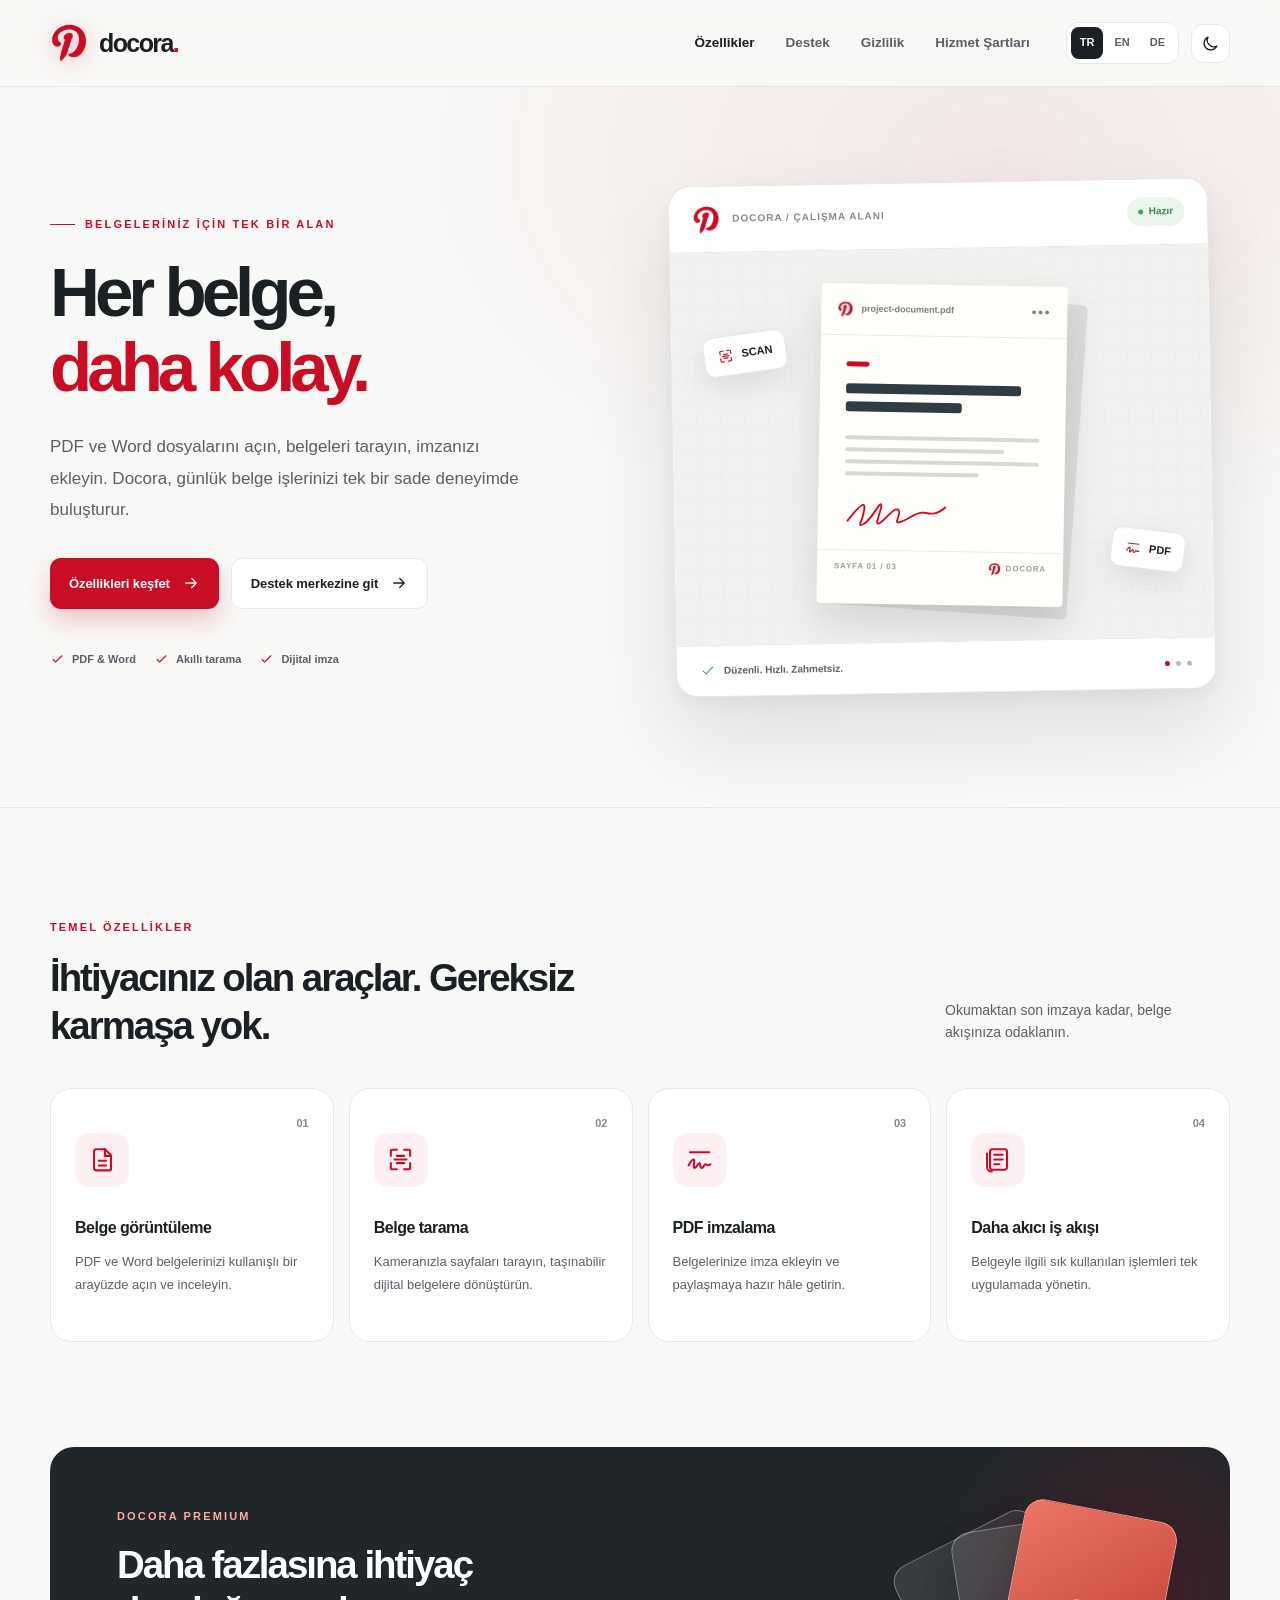
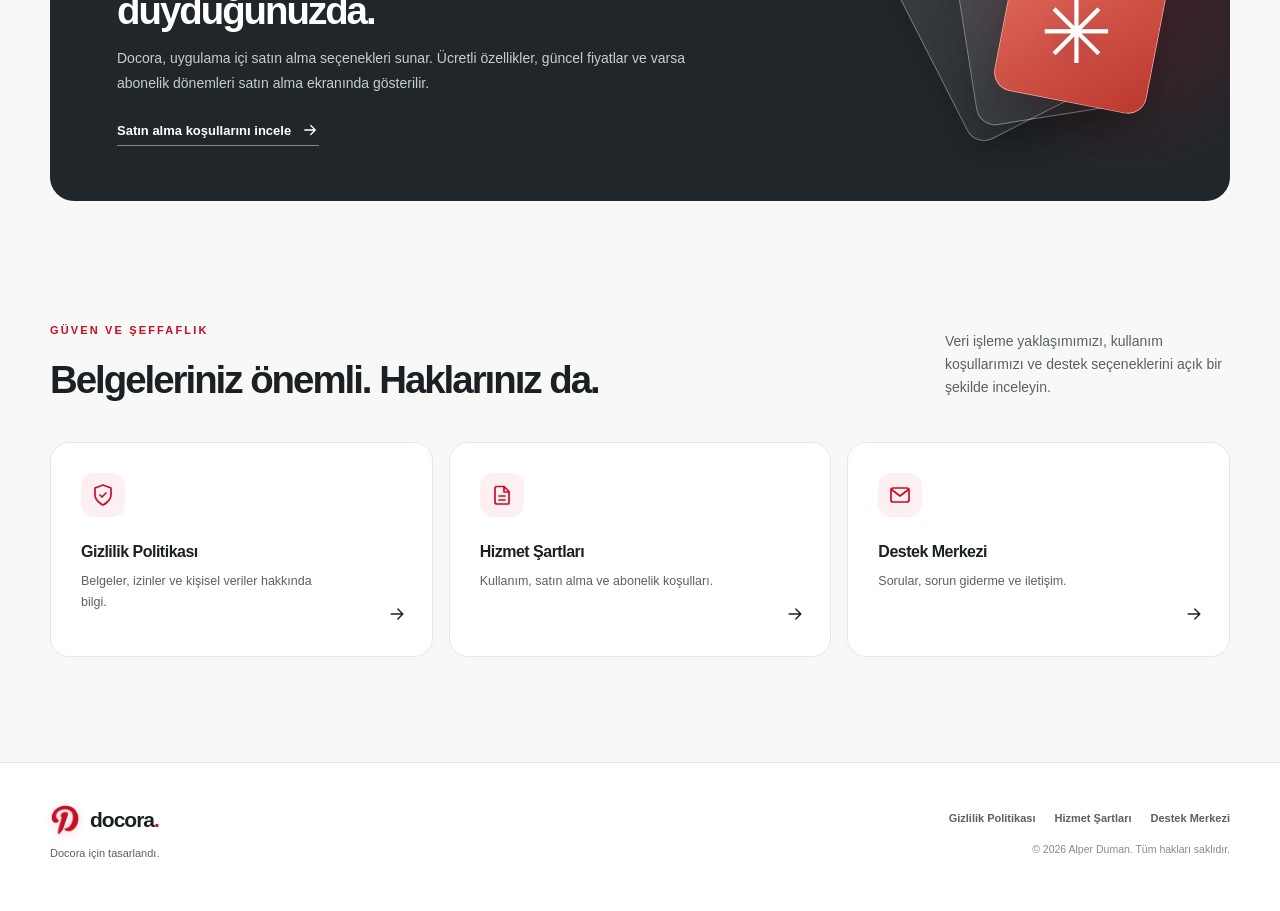
==== index.html @ 455901a7 "feat: integrate official Docora logo, responsive branding and prepare GitHub Pages" ====
<!doctype html>
<html lang="tr">
<head>
  <meta charset="utf-8">
  <meta name="viewport" content="width=device-width, initial-scale=1">
  <meta name="description" content="Docora ile PDF ve Word belgelerinizi açın, belgeleri tarayın, PDF imzalayın ve işlerinizi kolaylaştırın.">
  <meta name="theme-color" content="#f8f8f6">
  <meta name="robots" content="index,follow">
  <meta property="og:type" content="website">
  <meta property="og:site_name" content="Docora">
  <meta property="og:title" content="Docora — Belgeleriniz, daha akıllıca.">
  <meta property="og:description" content="Docora ile PDF ve Word belgelerinizi açın, belgeleri tarayın, PDF imzalayın ve işlerinizi kolaylaştırın.">
  <title>Docora — Belgeleriniz, daha akıllıca.</title>
  <link rel="icon" type="image/svg+xml" href="assets/favicon.svg">
  <link rel="icon" type="image/png" sizes="32x32" href="assets/favicon-32x32.png">
  <link rel="icon" type="image/png" sizes="16x16" href="assets/favicon-16x16.png">
  <link rel="apple-touch-icon" sizes="180x180" href="assets/apple-touch-icon.png">
  <meta property="og:image" content="assets/logo.png">
  <link rel="stylesheet" href="assets/style.css">
  <script>try{let v=localStorage.getItem('docora-theme');if(v==='light'||v==='dark')document.documentElement.dataset.theme=v;else if(matchMedia('(prefers-color-scheme: dark)').matches)document.documentElement.dataset.theme='dark'}catch(e){}</script>
  <script defer src="assets/content.js"></script>
  <script defer src="assets/main.js"></script>
</head>
<body data-page="home">
<div id="app">
  <header class="site-header"><div class="container header-inner"><a class="brand" href="index.html"><img src="assets/logo.png" alt="Docora Logo" class="brand-logo" width="38" height="38"><span>docora<span class="brand-dot">.</span></span></a><nav class="site-nav" style="display:flex;flex-direction:row;position:static;box-shadow:none;padding:0;border:0"><a href="index.html#features">Özellikler</a><a href="support.html">Destek</a><a href="privacy.html">Gizlilik</a><a href="terms.html">Hizmet Şartları</a></nav></div></header>
  <main id="main-content"><section class="hero"><div class="container hero-grid"><div class="hero-copy"><span class="eyebrow">BELGELERİNİZ İÇİN TEK BİR ALAN</span><h1>Her belge,<br><em>daha kolay.</em></h1><p class="hero-description">PDF ve Word dosyalarını açın, belgeleri tarayın, imzanızı ekleyin. Docora, günlük belge işlerinizi tek bir sade deneyimde buluşturur.</p><div class="hero-actions"><a class="button button-primary" href="#features">Özellikleri keşfet</a><a class="button button-ghost" href="support.html">Destek merkezine git</a></div></div><div class="hero-visual"><div class="workspace" aria-hidden="true"><div class="workspace-top"><span class="workspace-mini-logo"><img src="assets/logo.png" alt="Docora Logo" class="brand-logo" width="28" height="28"></span><span class="workspace-label">DOCORA / ÇALIŞMA ALANI</span><span class="status-pill"><i></i>Hazır</span></div><div class="workspace-canvas"><div class="floating-chip chip-scan"><span>SCAN</span></div><div class="paper-shadow"></div><div class="paper"><div class="paper-header"><img src="assets/logo.png" class="paper-doc-logo" alt="" width="16" height="16"><span>project-document.pdf</span><span class="paper-menu">•••</span></div><div class="paper-main"><div class="paper-accent"></div><div class="paper-title-line"></div><div class="paper-title-line short"></div><div class="paper-lines"><i></i><i></i><i></i><i></i></div><div class="paper-signature"></div></div><div class="paper-footer"><span>SAYFA 01 / 03</span><span class="paper-footer-brand"><img src="assets/logo.png" alt="" width="13" height="13"> DOCORA</span></div></div><div class="floating-chip chip-sign"><span>PDF</span></div></div><div class="workspace-bottom"><span>Düzenli. Hızlı. Zahmetsiz.</span><div class="workspace-dots"><i></i><i></i><i></i></div></div></div></div></div></section><section class="section features-section" id="features"><div class="container"><h2>İhtiyacınız olan araçlar. Gereksiz karmaşa yok.</h2><div class="feature-grid"><article class="feature-card"><h3>Belge görüntüleme</h3><p>PDF ve Word belgelerinizi kullanışlı bir arayüzde açın ve inceleyin.</p></article><article class="feature-card"><h3>Belge tarama</h3><p>Kameranızla sayfaları tarayın, taşınabilir dijital belgelere dönüştürün.</p></article><article class="feature-card"><h3>PDF imzalama</h3><p>Belgelerinize imza ekleyin ve paylaşmaya hazır hâle getirin.</p></article><article class="feature-card"><h3>Daha akıcı iş akışı</h3><p>Belgeyle ilgili sık kullanılan işlemleri tek uygulamada yönetin.</p></article></div></div></section><section class="section"><div class="container"><h2>Belgeleriniz önemli. Haklarınız da.</h2><div class="legal-grid"><a class="legal-card" href="privacy.html"><h3>Gizlilik Politikası</h3></a><a class="legal-card" href="terms.html"><h3>Hizmet Şartları</h3></a><a class="legal-card" href="support.html"><h3>Destek Merkezi</h3></a></div></div></section></main>
  <footer class="site-footer"><div class="container footer-inner"><div class="footer-brand"><a href="index.html" class="footer-brand-name"><img src="assets/logo.png" alt="Docora Logo" class="brand-logo" width="30" height="30"><strong>docora<span class="brand-dot">.</span></strong></a><span>Docora için tasarlandı.</span></div><div class="footer-right"><div class="footer-links"><a href="privacy.html">Gizlilik</a><a href="terms.html">Hizmet Şartları</a><a href="support.html">Destek</a></div><span class="copyright">© 2026 Alper Duman. Tüm hakları saklıdır.</span></div></div></footer>
</div>
</body>
</html>
---- assets/style.css ----
:root {
  color-scheme: light;
  --bg: #f8f8f6;
  --surface: #ffffff;
  --surface-2: #f1f1ef;
  --text: #1a2024;
  --subtle: #596067;
  --muted: #838a8d;
  --line: #e6e8e7;
  --red: #c80d25;
  --red-strong: #a9071c;
  --red-light: #fef0f2;
  --paper: #fffefa;
  --header: rgba(248,248,246,.91);
  --shadow: 0 28px 80px rgba(23,30,36,.07);
  --radius: 21px;
}
:root[data-theme='dark'] {
  color-scheme: dark;
  --bg: #121516;
  --surface: #1c2021;
  --surface-2: #24292a;
  --text: #f5f4f1;
  --subtle: #b0b6b7;
  --muted: #8c9698;
  --line: #333839;
  --red: #e0283e;
  --red-strong: #c80d25;
  --red-light: #36171b;
  --paper: #f7f4ef;
  --header: rgba(18,21,22,.93);
  --shadow: 0 28px 80px rgba(0,0,0,.26);
}
*,*::before,*::after { box-sizing:border-box; }
html { scroll-behavior:smooth; scroll-padding-top:104px; }
body { margin:0; background:var(--bg); color:var(--text); font-family:-apple-system,BlinkMacSystemFont,'Segoe UI',Arial,sans-serif; line-height:1.62; -webkit-font-smoothing:antialiased; }
a { color:inherit; text-decoration:none; }
button { font:inherit; }
button,a { -webkit-tap-highlight-color:transparent; }
button:focus-visible,a:focus-visible,summary:focus-visible { outline:3px solid var(--red); outline-offset:4px; }
::selection { background:var(--red); color:white; }
svg { flex-shrink:0; }
.container { width:min(1180px,calc(100% - 76px)); margin-inline:auto; }
.skip-link { position:fixed; top:-100px; left:20px; z-index:200; padding:12px 18px; background:var(--text); color:var(--bg); border-radius:10px; }
.skip-link:focus { top:12px; }
.site-header { background:var(--header); backdrop-filter:blur(22px); -webkit-backdrop-filter:blur(22px); position:sticky; top:0; z-index:50; border-bottom:1px solid var(--line); }
.header-inner { display:flex; align-items:center; min-height:86px; gap:36px; }
.brand { display:inline-flex; align-items:center; gap:11px; flex-shrink:0; font-size:25px; font-family:-apple-system,BlinkMacSystemFont,'Segoe UI',Arial,sans-serif; font-weight:800; letter-spacing:-1.6px; line-height:1; }
.brand-logo { width:38px; height:38px; object-fit:contain; border-radius:10px; display:inline-block; vertical-align:middle; filter:drop-shadow(0 4px 10px rgba(200,13,37,.25)); transition:transform .2s ease; }
.brand:hover .brand-logo { transform:scale(1.06); }
.brand-mark { display:none; }
.brand-dot { color:var(--red); }
.site-nav { display:flex; align-items:center; gap:31px; margin-left:auto; white-space:nowrap; }
.site-nav a { color:var(--subtle); font-size:13.5px; font-weight:700; transition:color .2s; }
.site-nav a:hover,.site-nav a.active { color:var(--text); }
.header-actions { display:flex; align-items:center; gap:12px; flex-shrink:0; }
.lang-switch { display:flex; border:1px solid var(--line); border-radius:12px; padding:4px; gap:2px; background:var(--surface); }
.lang-button { border:0; border-radius:8px; color:var(--subtle); background:transparent; padding:7px 9px; font-size:11px; font-weight:800; cursor:pointer; transition:background .2s,color .2s; }
.lang-button.selected { background:var(--text); color:var(--bg); }
.lang-button:not(.selected):hover { background:var(--surface-2); }
.icon-button { display:grid; place-items:center; color:var(--text); border:1px solid var(--line); border-radius:12px; background:var(--surface); width:39px; height:39px; cursor:pointer; transition:transform .2s,background .2s; }
.icon-button:hover { transform:translateY(-2px); background:var(--surface-2); }
.menu-toggle { display:none; }
.hero { position:relative; overflow:hidden; border-bottom:1px solid var(--line); background:radial-gradient(ellipse at 78% 10%,rgba(200,13,37,.07),transparent 43%),var(--bg); }
.hero-grid { display:grid; grid-template-columns:1fr 1.03fr; gap:46px; align-items:center; min-height:680px; padding-block:95px 114px; }
.hero-copy { position:relative; z-index:2; }
.eyebrow { display:inline-flex; align-items:center; gap:10px; font-size:11px; font-weight:800; text-transform:uppercase; letter-spacing:2.15px; color:var(--red); line-height:1.5; }
.eyebrow-line { width:25px; height:1px; background:var(--red); }
h1,h2,h3,h4,p { margin-top:0; }
h1,h2,h3,h4 { font-family:-apple-system,BlinkMacSystemFont,'Segoe UI',Arial,sans-serif; }
.hero h1 { font-size:clamp(51px,5.4vw,83px); line-height:1.09; letter-spacing:-5px; margin:22px 0 26px; font-weight:800; }
.hero h1 em { font-style:normal; color:var(--red); }
.hero-description { color:var(--subtle); font-size:17px; max-width:490px; line-height:1.85; margin:0 0 32px; }
.hero-actions { display:flex; gap:12px; flex-wrap:wrap; }
.button { display:inline-flex; align-items:center; justify-content:center; gap:12px; padding:14px 19px; min-height:51px; border-radius:11px; font-size:13px; font-weight:800; letter-spacing:-.1px; transition:transform .2s,box-shadow .2s,background .2s; }
.button:hover { transform:translateY(-2px); }
.button-primary { background:var(--red); color:#fff; box-shadow:0 12px 25px rgba(200,13,37,.2); }
.button-primary:hover { background:var(--red-strong); box-shadow:0 15px 30px rgba(200,13,37,.28); }
.button-ghost { background:var(--surface); border:1px solid var(--line); color:var(--text); }
.button-ghost:hover { box-shadow:0 10px 25px rgba(10,10,10,.06); }
.hero-tags { display:flex; gap:18px; flex-wrap:wrap; margin-top:42px; }
.hero-tags span { display:inline-flex; align-items:center; gap:7px; font-size:11px; color:var(--subtle); font-weight:700; }
.hero-tags svg { color:var(--red); }
.hero-visual { min-width:0; position:relative; }
.workspace { position:relative; width:100%; max-width:540px; margin-inline:auto; border-radius:22px; overflow:hidden; border:1px solid var(--line); box-shadow:0 39px 85px rgba(20,27,28,.11),0 7px 16px rgba(20,27,28,.04); background:var(--surface); transform:rotate(-1deg); }
.workspace-top { height:66px; border-bottom:1px solid var(--line); padding:0 23px; display:flex; align-items:center; gap:12px; }
.workspace-mini-logo { display:inline-flex; align-items:center; }
.workspace-mini-logo .brand-logo { width:28px; height:28px; border-radius:7px; filter:none; }
.workspace-label { font-size:10px; font-weight:800; color:var(--muted); letter-spacing:1px; }
.status-pill { margin-left:auto; display:inline-flex; align-items:center; gap:6px; padding:6px 11px; border-radius:99px; background:#eaf5ec; color:#42865a; font-size:10px; font-weight:800; }
.status-pill i { display:inline-block; width:5px; height:5px; border-radius:100%; background:#3baa5a; }
.workspace-canvas { position:relative; min-height:392px; display:flex; justify-content:center; align-items:center; background:repeating-linear-gradient(0deg,transparent 0,transparent 23px,rgba(127,135,137,.045) 24px),repeating-linear-gradient(90deg,transparent 0,transparent 23px,rgba(127,135,137,.045) 24px),var(--surface-2); overflow:hidden; }
.paper-shadow { position:absolute; width:245px; height:315px; transform:translate(12px,9px) rotate(5deg); background:rgba(18,32,40,.09); border-radius:5px; }
.paper { position:relative; width:246px; height:320px; background:var(--paper); box-shadow:0 19px 40px rgba(0,0,0,.12); border-radius:4px; color:#2c3235; transform:rotate(2deg); }
.paper-header { display:flex; align-items:center; gap:8px; padding:15px 16px; border-bottom:1px solid #edeae5; color:#777e7d; font-size:9px; font-weight:700; }
.paper-doc-logo { width:16px; height:16px; object-fit:contain; border-radius:4px; }
.paper-icon { color:#c80d25; }
.paper-menu { margin-left:auto; letter-spacing:2px; font-size:13px; }
.paper-main { padding:26px 26px 16px; }
.paper-accent { width:23px; height:5px; border-radius:10px; background:#c80d25; margin-bottom:17px; }
.paper-title-line { width:90%; height:10px; background:#303c43; border-radius:3px; margin-bottom:8px; }
.paper-title-line.short { width:60%; height:10px; }
.paper-lines { margin-top:24px; display:grid; gap:8px; }
.paper-lines i { width:100%; height:4px; background:#d7d9d7; border-radius:5px; }
.paper-lines i:nth-child(2) { width:82%; }
.paper-lines i:nth-child(4) { width:69%; }
.paper-signature { margin-top:13px; height:45px; display:flex; align-items:center; }
.paper-footer { border-top:1px solid #edeae5; display:flex; justify-content:space-between; align-items:center; padding:10px 17px; color:#9a9e9b; font-size:8px; font-weight:800; letter-spacing:.8px; }
.paper-footer-brand { display:inline-flex; align-items:center; gap:5px; font-weight:800; letter-spacing:.8px; }
.paper-footer-brand img { width:13px; height:13px; object-fit:contain; border-radius:3px; }
.floating-chip { position:absolute; z-index:2; display:flex; align-items:center; gap:8px; font-size:11px; font-weight:800; padding:10px 13px; background:var(--surface); border:1px solid var(--line); border-radius:10px; box-shadow:0 10px 30px rgba(0,0,0,.09); }
.floating-chip svg { color:var(--red); }
.chip-scan { top:81px; left:32px; transform:rotate(-7deg); }
.chip-sign { right:28px; bottom:68px; transform:rotate(8deg); }
.workspace-bottom { display:flex; justify-content:space-between; align-items:center; padding:17px 23px; border-top:1px solid var(--line); }
.workspace-bottom>span { display:flex; align-items:center; gap:8px; font-size:10px; color:var(--subtle); font-weight:700; }
.workspace-bottom svg { color:#46a177; }
.workspace-dots { display:flex; gap:6px; }
.workspace-dots i { width:5px; height:5px; border-radius:100%; background:#b5bbbb; }
.workspace-dots i:first-child { background:var(--red); }
.section { padding:105px 0; }
.section-head { display:flex; justify-content:space-between; align-items:end; gap:35px; margin-bottom:38px; }
.section-head h2 { font-size:clamp(32px,3vw,45px); max-width:640px; line-height:1.25; letter-spacing:-2px; margin:15px 0 0; }
.section-head>p { color:var(--subtle); font-size:14px; max-width:285px; margin:0 0 6px; }
.feature-grid { display:grid; grid-template-columns:repeat(4,minmax(0,1fr)); gap:15px; }
.feature-card { background:var(--surface); border:1px solid var(--line); border-radius:var(--radius); min-height:254px; padding:26px 24px; transition:transform .22s,border-color .22s,box-shadow .22s; }
.feature-card:hover { transform:translateY(-5px); border-color:rgba(200,13,37,.3); box-shadow:var(--shadow); }
.feature-number { display:block; text-align:right; color:var(--muted); font-size:11px; font-weight:800; }
.feature-icon { width:54px; height:54px; display:grid; place-items:center; border-radius:15px; background:var(--red-light); color:var(--red); margin:0 0 28px; }
.feature-card h3 { font-size:16px; letter-spacing:-.5px; margin-bottom:10px; }
.feature-card p { font-size:13px; color:var(--subtle); line-height:1.75; margin-bottom:0; }
.premium-section { padding-top:0; }
.premium-panel { position:relative; overflow:hidden; border-radius:24px; background:#20262a; color:#fff; min-height:315px; display:grid; grid-template-columns:1.4fr .6fr; align-items:center; padding:55px 67px; }
.premium-copy { position:relative; z-index:2; max-width:600px; }
.premium-panel .eyebrow { color:#ffaaa1; }
.premium-panel h2 { font-size:clamp(30px,3vw,43px); letter-spacing:-2px; margin:14px 0 12px; line-height:1.2; }
.premium-panel p { color:#c6ced0; font-size:14px; max-width:600px; line-height:1.8; margin-bottom:20px; }
.premium-link { display:inline-flex; align-items:center; gap:10px; color:white; font-size:13px; font-weight:800; border-bottom:1px solid rgba(255,255,255,.45); padding-bottom:4px; }
.premium-link:hover { color:#ffafa6; }
.premium-glow { position:absolute; width:400px; height:400px; border-radius:100%; right:-100px; top:-60px; background:radial-gradient(circle,rgba(200,13,37,.22),transparent 69%); }
.premium-graphic { position:relative; height:220px; }
.premium-shape { position:absolute; width:155px; height:195px; border:1px solid rgba(255,255,255,.35); border-radius:19px; background:linear-gradient(140deg,rgba(255,255,255,.11),rgba(255,255,255,.02)); box-shadow:0 15px 35px rgba(0,0,0,.15); }
.shape-one { right:85px; top:14px; transform:rotate(-27deg); }
.shape-two { right:45px; top:8px; transform:rotate(-9deg); }
.shape-three { right:0; top:-5px; transform:rotate(11deg); background:linear-gradient(140deg,#eb7668,#bc382f); border:1px solid #ff9d8f; }
.premium-spark { position:absolute; right:50px; top:49px; font-size:87px; color:white; text-shadow:0 7px 20px rgba(0,0,0,.09); }
.trust-section { padding-top:10px; }
.legal-grid { display:grid; grid-template-columns:repeat(3,minmax(0,1fr)); gap:16px; }
.legal-card { position:relative; padding:30px; border:1px solid var(--line); border-radius:19px; background:var(--surface); min-height:215px; transition:transform .22s,box-shadow .22s; }
.legal-card:hover { transform:translateY(-4px); box-shadow:var(--shadow); }
.legal-card-icon { width:44px; height:44px; display:grid; place-items:center; color:var(--red); background:var(--red-light); border-radius:13px; margin-bottom:22px; }
.legal-card h3 { font-size:16px; letter-spacing:-.5px; margin-bottom:6px; }
.legal-card p { font-size:12.5px; max-width:240px; color:var(--subtle); margin:0; }
.legal-card-arrow { position:absolute; bottom:25px; right:25px; }
.site-footer { border-top:1px solid var(--line); padding:42px 0 48px; background:var(--surface); }
.footer-inner { display:flex; align-items:center; justify-content:space-between; gap:24px; }
.footer-brand { display:flex; flex-direction:column; gap:10px; color:var(--subtle); font-size:11px; }
.footer-brand-name { display:flex; align-items:center; gap:10px; color:var(--text); font:800 21px -apple-system,BlinkMacSystemFont,'Segoe UI',Arial,sans-serif; letter-spacing:-1px; }
.footer-brand-name .brand-logo { width:30px; height:30px; border-radius:8px; filter:drop-shadow(0 2px 4px rgba(200,13,37,.18)); }
.footer-right { display:flex; flex-direction:column; align-items:flex-end; gap:13px; }
.footer-links { display:flex; flex-wrap:wrap; gap:19px; }
.footer-links a { font-size:11px; color:var(--subtle); font-weight:700; }
.footer-links a:hover { color:var(--red); }
.copyright { color:var(--muted); font-size:10.5px; }
/* Legal pages */
.legal-hero { padding:63px 0 65px; border-bottom:1px solid var(--line); background:radial-gradient(ellipse at 85% 30%,rgba(200,13,37,.06),transparent 50%); }
.legal-hero-inner { max-width:1180px; }
.back-link { display:flex; align-items:center; gap:9px; width:max-content; font-size:12px; font-weight:700; color:var(--subtle); margin-bottom:44px; }
.back-link svg { transform:rotate(180deg); }
.back-link:hover { color:var(--red); }
.legal-hero h1,.support-hero h1 { font-size:clamp(42px,5vw,70px); line-height:1.15; letter-spacing:-3.5px; margin:13px 0 17px; }
.legal-hero-inner>p { max-width:740px; color:var(--subtle); font-size:15px; line-height:1.9; margin:0 0 28px; }
.legal-meta { display:flex; align-items:center; gap:8px; color:var(--muted); font-size:12px; font-weight:600; }
.meta-dot { width:7px; height:7px; border-radius:50%; background:var(--red); margin-right:4px; }
.meta-spacer { margin:0 10px; color:var(--line); }
.legal-body-section { padding:62px 0 110px; }
.legal-layout { display:grid; grid-template-columns:250px minmax(0,1fr); gap:75px; align-items:start; }
.toc { position:sticky; top:125px; align-self:start; }
.toc-label { margin:0 0 18px; text-transform:uppercase; letter-spacing:1.5px; font-size:10px; font-weight:800; color:var(--muted); }
.toc nav { display:flex; flex-direction:column; gap:0; padding-left:13px; border-left:1px solid var(--line); }
.toc nav a { display:block; padding:8px 12px; border-left:2px solid transparent; margin-left:-14px; font-size:12px; color:var(--subtle); line-height:1.55; }
.toc nav a:hover,.toc nav a:focus-visible { color:var(--red); border-left-color:var(--red); }
.policy-article { max-width:760px; }
.policy-summary { display:flex; align-items:flex-start; gap:17px; padding:22px 26px; background:var(--red-light); border-radius:15px; border:1px solid rgba(200,13,37,.16); margin-bottom:42px; }
.policy-summary svg { flex-shrink:0; color:var(--red); margin-top:2px; }
.policy-summary p { margin:0; font-size:13.5px; line-height:1.8; color:var(--text); }
.policy-section { padding-top:3px; margin-bottom:37px; scroll-margin-top:120px; }
.policy-section h2 { font-size:20px; letter-spacing:-.65px; margin:0 0 14px; }
.policy-section p { color:var(--subtle); font-size:14px; line-height:1.95; margin-bottom:12px; }
.policy-section p a,.policy-contact a:not(.button) { color:var(--red); text-decoration:underline; text-underline-offset:4px; overflow-wrap:anywhere; }
.policy-section ul { padding-left:23px; margin-top:8px; }
.policy-section li { color:var(--subtle); font-size:14px; line-height:1.88; margin-bottom:9px; padding-left:4px; }
.policy-section li::marker { color:var(--red); }
.policy-contact { display:flex; justify-content:space-between; align-items:center; gap:20px; flex-wrap:wrap; border-top:1px solid var(--line); padding-top:30px; margin-top:45px; }
.policy-contact h3 { margin:0 0 3px; font-size:20px; }
.policy-contact p { color:var(--subtle); margin:0; font-size:12.5px; }
/* Support */
.support-hero { padding:64px 0 74px; border-bottom:1px solid var(--line); }
.support-hero-grid { display:flex; justify-content:space-between; align-items:center; gap:60px; }
.support-hero-grid>div:first-child { max-width:690px; }
.support-hero p { font-size:15px; color:var(--subtle); line-height:1.85; max-width:640px; margin:0; }
.support-hero-icon { width:170px; height:170px; border-radius:38px; background:var(--red-light); color:var(--red); display:grid; place-items:center; transform:rotate(-7deg); position:relative; }
.support-hero-icon>span { position:absolute; font:800 21px -apple-system,BlinkMacSystemFont,'Segoe UI',Arial,sans-serif; top:19px; right:24px; background:var(--red); color:#fff; width:34px; height:34px; display:grid; place-items:center; border-radius:50%; }
.faq-section { padding-top:72px; }
.support-layout { display:grid; grid-template-columns:minmax(0,1.45fr) minmax(280px,.65fr); gap:70px; align-items:start; }
.faq-main .section-head { margin-bottom:20px; }
.faq-main .section-head h2 { margin:0; font-size:30px; }
.faq-list { border-top:1px solid var(--line); }
.faq-item { border-bottom:1px solid var(--line); }
.faq-item summary { cursor:pointer; display:flex; justify-content:space-between; gap:20px; align-items:center; font-size:14px; font-weight:800; list-style:none; padding:22px 0; }
.faq-item summary::-webkit-details-marker { display:none; }
.faq-chevron { color:var(--red); transition:transform .25s; display:flex; }
.faq-item[open] .faq-chevron { transform:rotate(180deg); }
.faq-item>p { margin:-2px 30px 22px 0; max-width:650px; color:var(--subtle); font-size:13.5px; line-height:1.88; }
.support-contact-card { background:var(--surface); border:1px solid var(--line); border-radius:20px; padding:29px; }
.support-contact-card .feature-icon { margin-bottom:24px; }
.support-contact-card h3 { font-size:21px; letter-spacing:-1px; margin-bottom:10px; }
.support-contact-card p { color:var(--subtle); font-size:13px; line-height:1.8; margin-bottom:20px; }
.contact-button { width:100%; }
.sidebar-email { display:block; margin-top:13px; color:var(--muted); text-align:center; overflow-wrap:anywhere; font-size:10.5px; }
.sidebar-legal { margin-top:25px; padding:25px 8px; }
.sidebar-legal h4 { font-size:15px; margin-bottom:9px; }
.sidebar-legal p { font-size:12px; color:var(--subtle); line-height:1.75; }
.sidebar-legal a { display:flex; justify-content:space-between; align-items:center; padding:12px 0; border-bottom:1px solid var(--line); font-size:12px; font-weight:700; }
.sidebar-legal a:hover { color:var(--red); }
@media (max-width:1100px) {
  .container { width:min(100% - 54px,1180px); }
  .header-inner { gap:24px; }
  .site-nav { gap:16px; }
  .hero-grid { gap:18px; }
  .hero h1 { letter-spacing:-3.5px; }
  .legal-layout { gap:40px; grid-template-columns:220px minmax(0,1fr); }
  .feature-card { padding:24px 20px; }
}
@media (max-width:900px) {
  .header-inner { min-height:75px; }
  .menu-toggle { display:grid; }
  .site-nav { position:absolute; top:calc(100% + 1px); left:0; right:0; background:var(--surface); padding:14px 30px 20px; border-bottom:1px solid var(--line); box-shadow:0 14px 30px rgba(0,0,0,.06); display:none; flex-direction:column; align-items:stretch; gap:0; margin:0; }
  .site-nav.open { display:flex; }
  .site-nav a { padding:10px 0; }
  .header-actions { margin-left:auto; }
  .hero-grid { grid-template-columns:1fr 1fr; min-height:auto; padding-block:76px; }
  .hero h1 { font-size:clamp(45px,5vw,62px); }
  .hero-description { font-size:15px; }
  .workspace-canvas { min-height:330px; }
  .workspace { transform:none; }
  .paper { transform:scale(.83) rotate(2deg); }
  .paper-shadow { transform:scale(.83) rotate(7deg); }
  .chip-scan { left:10px; }
  .chip-sign { right:8px; }
  .feature-grid { grid-template-columns:repeat(2,1fr); }
  .feature-card { min-height:210px; }
  .legal-grid { grid-template-columns:repeat(3,1fr); gap:11px; }
  .legal-card { padding:20px; }
  .legal-layout { grid-template-columns:1fr; }
  .toc { position:static; }
  .toc-content { border:1px solid var(--line); border-radius:14px; padding:20px; }
  .toc nav { display:grid; grid-template-columns:repeat(2,1fr); border:0; padding:0; column-gap:14px; }
  .toc nav a { margin-left:0; padding:6px 0; border:0; }
  .policy-article { max-width:none; }
  .support-layout { gap:30px; grid-template-columns:1.35fr .75fr; }
}
@media (max-width:650px) {
  .container { width:calc(100% - 36px); }
  .header-inner { min-height:68px; gap:10px; }
  .brand { font-size:22px; }
  .brand-logo { width:32px; height:32px; border-radius:8px; }
  .lang-switch { gap:0; padding:3px; border-radius:9px; }
  .lang-button { padding:7px 6px; font-size:10px; }
  .header-actions { gap:6px; }
  .icon-button { height:34px; width:34px; border-radius:9px; }
  .hero-grid { grid-template-columns:1fr; gap:48px; padding-block:66px 75px; }
  .hero h1 { font-size:clamp(48px,11vw,65px); letter-spacing:-3.3px; margin:20px 0 19px; }
  .hero-description { font-size:15px; max-width:600px; margin-bottom:25px; }
  .hero-tags { gap:10px 18px; margin-top:24px; }
  .workspace { max-width:470px; }
  .workspace-canvas { min-height:340px; }
  .hero-actions { gap:9px; }
  .button { padding:13px 14px; min-height:48px; font-size:12px; }
  .section { padding:72px 0; }
  .section-head { flex-direction:column; align-items:flex-start; gap:14px; margin-bottom:26px; }
  .section-head h2 { font-size:33px; letter-spacing:-1.5px; }
  .section-head>p { max-width:none; }
  .feature-grid { gap:12px; }
  .feature-card { padding:20px; min-height:225px; }
  .feature-card .feature-icon { margin-bottom:18px; }
  .feature-card h3 { font-size:14px; }
  .feature-card p { font-size:12px; }
  .premium-section { padding-top:0; }
  .premium-panel { grid-template-columns:1fr; padding:39px 27px; min-height:310px; }
  .premium-graphic { position:absolute; opacity:.25; right:-70px; top:20px; width:180px; }
  .premium-panel h2 { font-size:31px; max-width:300px; }
  .premium-panel p { font-size:13px; }
  .trust-section { padding-top:0; }
  .legal-grid { grid-template-columns:1fr; }
  .legal-card { padding:22px; min-height:170px; }
  .legal-card-icon { margin-bottom:15px; }
  .legal-card p { max-width:none; padding-right:20px; }
  .site-footer { padding:33px 0; }
  .footer-inner { flex-direction:column; align-items:flex-start; gap:25px; }
  .footer-right { align-items:flex-start; }
  .footer-links { gap:12px 18px; }
  .legal-hero { padding:35px 0 45px; }
  .back-link { margin-bottom:30px; }
  .legal-hero h1,.support-hero h1 { font-size:43px; letter-spacing:-2px; }
  .legal-hero-inner>p { font-size:13.5px; }
  .legal-meta { flex-wrap:wrap; font-size:11px; }
  .legal-body-section { padding:33px 0 72px; }
  .toc-content { padding:16px; }
  .toc nav { grid-template-columns:1fr 1fr; }
  .toc nav a { font-size:11px; }
  .policy-summary { padding:19px; margin-bottom:32px; }
  .policy-summary p { font-size:12.5px; }
  .policy-section { margin-bottom:30px; }
  .policy-section h2 { font-size:18px; }
  .policy-section p,.policy-section li { font-size:13px; }
  .policy-contact { align-items:stretch; }
  .support-hero { padding:35px 0 50px; }
  .support-hero-icon { display:none; }
  .support-hero p { font-size:13.5px; }
  .support-layout { display:flex; flex-direction:column; gap:35px; }
  .faq-main,.support-sidebar { width:100%; }
  .faq-section { padding-top:48px; }
  .sidebar-legal { margin-top:10px; }
}
@media (max-width:385px) {
  .brand { font-size:20px; gap:6px; }
  .header-actions { gap:4px; }
  .lang-button { padding:5px; }
  .hero h1 { font-size:44px; }
  .hero-actions { flex-direction:column; align-items:stretch; }
  .feature-grid { grid-template-columns:1fr; }
  .feature-card { min-height:0; }
  .toc nav { grid-template-columns:1fr; }
  .workspace-canvas { min-height:302px; }
  .paper { transform:scale(.75) rotate(2deg); }
}
@media (prefers-reduced-motion:reduce) {
  *,*::before,*::after { scroll-behavior:auto !important; transition-duration:.01ms !important; animation-duration:.01ms !important; }
}
/* Prevent long German legal page titles from expanding small screens. */
.legal-hero h1,.support-hero h1 { overflow-wrap:anywhere; hyphens:auto; }
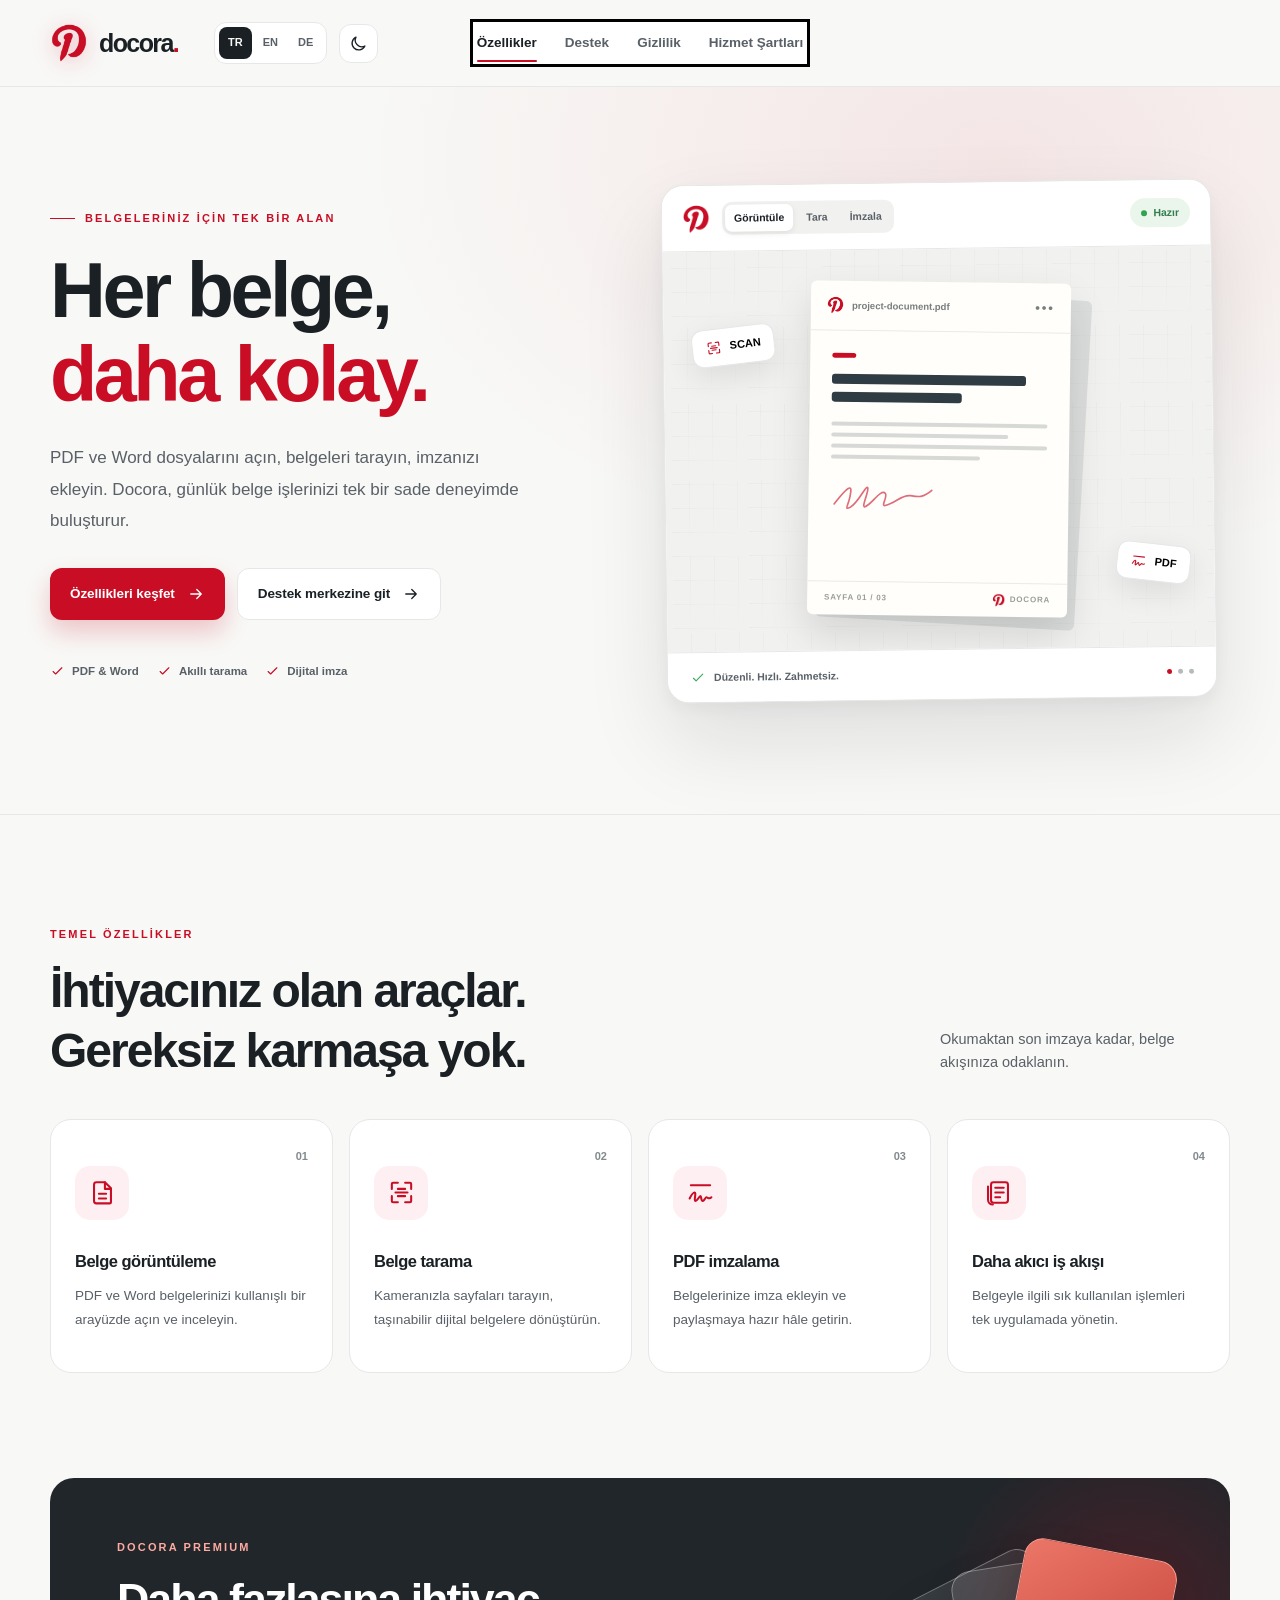
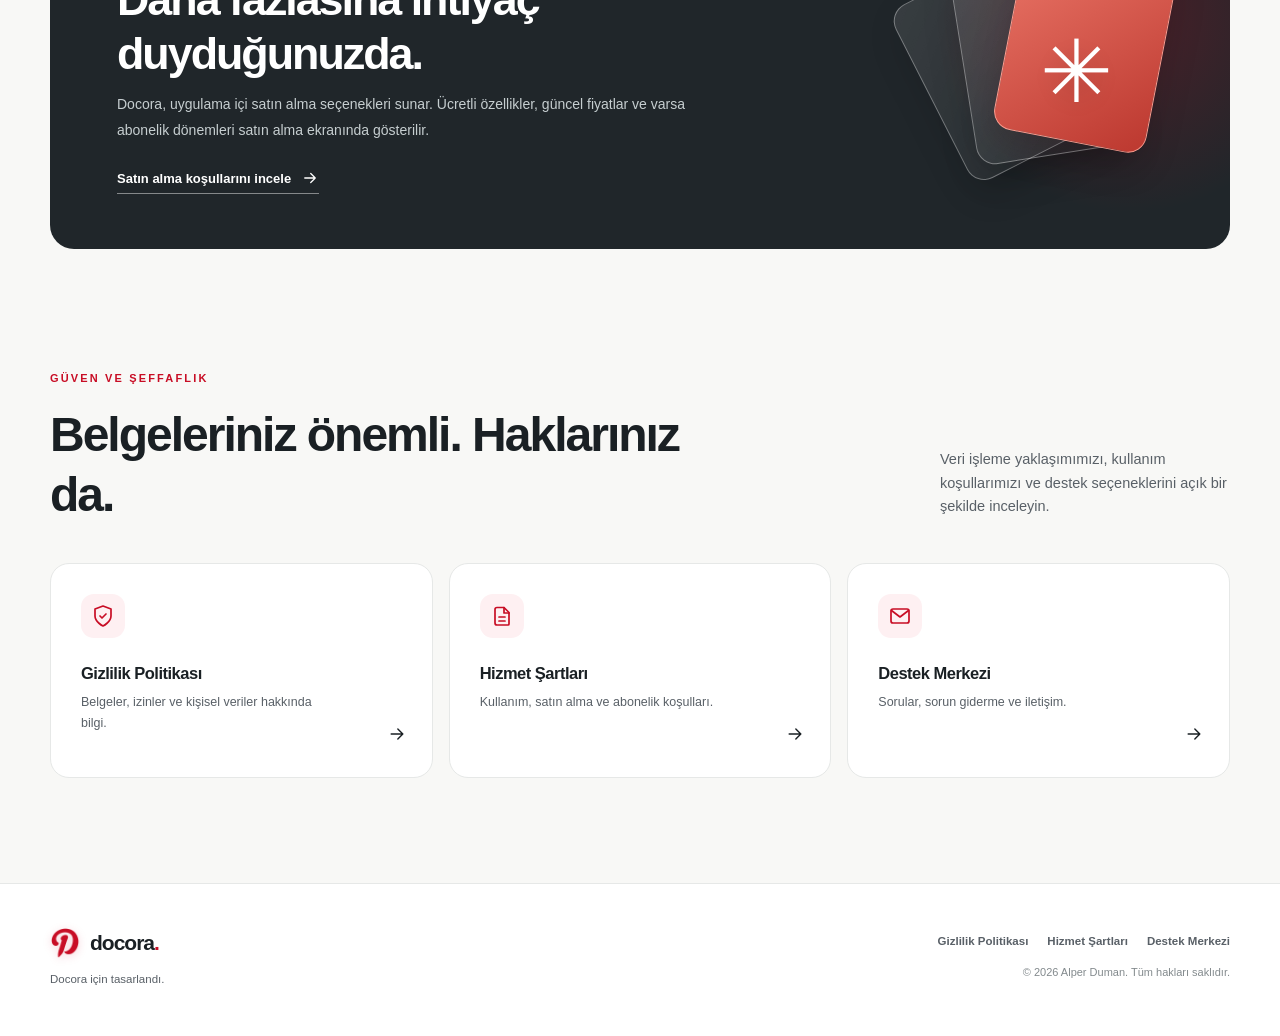
==== commit 1259dac8: "feat(ui): modernize architecture, accessibility, dark mode and responsive design per Modern Web Guid" ====
--- a/index.html
+++ b/index.html
@@ -11,19 +11,29 @@
   <meta property="og:title" content="Docora — Belgeleriniz, daha akıllıca.">
   <meta property="og:description" content="Docora ile PDF ve Word belgelerinizi açın, belgeleri tarayın, PDF imzalayın ve işlerinizi kolaylaştırın.">
   <title>Docora — Belgeleriniz, daha akıllıca.</title>
+  <meta name="color-scheme" content="light dark">
   <link rel="icon" type="image/svg+xml" href="assets/favicon.svg">
   <link rel="icon" type="image/png" sizes="32x32" href="assets/favicon-32x32.png">
   <link rel="icon" type="image/png" sizes="16x16" href="assets/favicon-16x16.png">
   <link rel="apple-touch-icon" sizes="180x180" href="assets/apple-touch-icon.png">
   <meta property="og:image" content="assets/logo.png">
   <link rel="stylesheet" href="assets/style.css">
-  <script>try{let v=localStorage.getItem('docora-theme');if(v==='light'||v==='dark')document.documentElement.dataset.theme=v;else if(matchMedia('(prefers-color-scheme: dark)').matches)document.documentElement.dataset.theme='dark'}catch(e){}</script>
+  <script>
+    try {
+      const saved = localStorage.getItem('docora-theme');
+      if (saved === 'light' || saved === 'dark') {
+        document.querySelector('meta[name="color-scheme"]').content = saved;
+        document.documentElement.dataset.theme = saved;
+      }
+    } catch (e) {}
+  </script>
   <script defer src="assets/content.js"></script>
   <script defer src="assets/main.js"></script>
 </head>
 <body data-page="home">
 <div id="app">
-  <header class="site-header"><div class="container header-inner"><a class="brand" href="index.html"><img src="assets/logo.png" alt="Docora Logo" class="brand-logo" width="38" height="38"><span>docora<span class="brand-dot">.</span></span></a><nav class="site-nav" style="display:flex;flex-direction:row;position:static;box-shadow:none;padding:0;border:0"><a href="index.html#features">Özellikler</a><a href="support.html">Destek</a><a href="privacy.html">Gizlilik</a><a href="terms.html">Hizmet Şartları</a></nav></div></header>
+  <a class="skip-link" href="#main-content">İçeriğe geç</a>
+  <header class="site-header"><div class="container header-inner"><a class="brand" href="index.html"><img src="assets/logo.png" alt="Docora Logo" class="brand-logo" width="38" height="38" fetchpriority="high" decoding="async"><span>docora<span class="brand-dot">.</span></span></a><nav id="primary-nav" class="site-nav" aria-label="Menü" popover="auto"><a aria-current="page" href="index.html#features">Özellikler</a><a href="support.html">Destek</a><a href="privacy.html">Gizlilik</a><a href="terms.html">Hizmet Şartları</a></nav><div class="header-actions"><button type="button" class="icon-button menu-toggle" aria-label="Menü" aria-expanded="false" popovertarget="primary-nav" popovertargetaction="toggle" aria-controls="primary-nav"><svg width="22" height="22" viewBox="0 0 24 24" fill="none" stroke="currentColor" stroke-width="1.7" stroke-linecap="round" stroke-linejoin="round" aria-hidden="true"><path d="M4 7h16M4 12h16M4 17h16"/></svg></button></div></div></header>
   <main id="main-content"><section class="hero"><div class="container hero-grid"><div class="hero-copy"><span class="eyebrow">BELGELERİNİZ İÇİN TEK BİR ALAN</span><h1>Her belge,<br><em>daha kolay.</em></h1><p class="hero-description">PDF ve Word dosyalarını açın, belgeleri tarayın, imzanızı ekleyin. Docora, günlük belge işlerinizi tek bir sade deneyimde buluşturur.</p><div class="hero-actions"><a class="button button-primary" href="#features">Özellikleri keşfet</a><a class="button button-ghost" href="support.html">Destek merkezine git</a></div></div><div class="hero-visual"><div class="workspace" aria-hidden="true"><div class="workspace-top"><span class="workspace-mini-logo"><img src="assets/logo.png" alt="Docora Logo" class="brand-logo" width="28" height="28"></span><span class="workspace-label">DOCORA / ÇALIŞMA ALANI</span><span class="status-pill"><i></i>Hazır</span></div><div class="workspace-canvas"><div class="floating-chip chip-scan"><span>SCAN</span></div><div class="paper-shadow"></div><div class="paper"><div class="paper-header"><img src="assets/logo.png" class="paper-doc-logo" alt="" width="16" height="16"><span>project-document.pdf</span><span class="paper-menu">•••</span></div><div class="paper-main"><div class="paper-accent"></div><div class="paper-title-line"></div><div class="paper-title-line short"></div><div class="paper-lines"><i></i><i></i><i></i><i></i></div><div class="paper-signature"></div></div><div class="paper-footer"><span>SAYFA 01 / 03</span><span class="paper-footer-brand"><img src="assets/logo.png" alt="" width="13" height="13"> DOCORA</span></div></div><div class="floating-chip chip-sign"><span>PDF</span></div></div><div class="workspace-bottom"><span>Düzenli. Hızlı. Zahmetsiz.</span><div class="workspace-dots"><i></i><i></i><i></i></div></div></div></div></div></section><section class="section features-section" id="features"><div class="container"><h2>İhtiyacınız olan araçlar. Gereksiz karmaşa yok.</h2><div class="feature-grid"><article class="feature-card"><h3>Belge görüntüleme</h3><p>PDF ve Word belgelerinizi kullanışlı bir arayüzde açın ve inceleyin.</p></article><article class="feature-card"><h3>Belge tarama</h3><p>Kameranızla sayfaları tarayın, taşınabilir dijital belgelere dönüştürün.</p></article><article class="feature-card"><h3>PDF imzalama</h3><p>Belgelerinize imza ekleyin ve paylaşmaya hazır hâle getirin.</p></article><article class="feature-card"><h3>Daha akıcı iş akışı</h3><p>Belgeyle ilgili sık kullanılan işlemleri tek uygulamada yönetin.</p></article></div></div></section><section class="section"><div class="container"><h2>Belgeleriniz önemli. Haklarınız da.</h2><div class="legal-grid"><a class="legal-card" href="privacy.html"><h3>Gizlilik Politikası</h3></a><a class="legal-card" href="terms.html"><h3>Hizmet Şartları</h3></a><a class="legal-card" href="support.html"><h3>Destek Merkezi</h3></a></div></div></section></main>
   <footer class="site-footer"><div class="container footer-inner"><div class="footer-brand"><a href="index.html" class="footer-brand-name"><img src="assets/logo.png" alt="Docora Logo" class="brand-logo" width="30" height="30"><strong>docora<span class="brand-dot">.</span></strong></a><span>Docora için tasarlandı.</span></div><div class="footer-right"><div class="footer-links"><a href="privacy.html">Gizlilik</a><a href="terms.html">Hizmet Şartları</a><a href="support.html">Destek</a></div><span class="copyright">© 2026 Alper Duman. Tüm hakları saklıdır.</span></div></div></footer>
 </div>
--- a/assets/style.css
+++ b/assets/style.css
@@ -1,20 +1,32 @@
 :root {
-  color-scheme: light;
-  --bg: #f8f8f6;
-  --surface: #ffffff;
-  --surface-2: #f1f1ef;
-  --text: #1a2024;
-  --subtle: #596067;
-  --muted: #838a8d;
-  --line: #e6e8e7;
-  --red: #c80d25;
-  --red-strong: #a9071c;
-  --red-light: #fef0f2;
-  --paper: #fffefa;
-  --header: rgba(248,248,246,.91);
-  --shadow: 0 28px 80px rgba(23,30,36,.07);
+  color-scheme: light dark;
+
+  /* Synchronize CSS color-scheme with <meta name="color-scheme"> from Modern Web Guidance (dark-mode-toggle) */
+  &:has(> head > meta[name="color-scheme"][content="dark"]) {
+    color-scheme: dark;
+  }
+  &:has(> head > meta[name="color-scheme"][content="light"]) {
+    color-scheme: light;
+  }
+
+  /* CSS light-dark() ensures seamless system and manual override adherence */
+  --bg: light-dark(#f8f8f6, #121516);
+  --surface: light-dark(#ffffff, #1c2021);
+  --surface-2: light-dark(#f1f1ef, #24292a);
+  --text: light-dark(#1a2024, #f5f4f1);
+  --subtle: light-dark(#596067, #b0b6b7);
+  --muted: light-dark(#838a8d, #8c9698);
+  --line: light-dark(#e6e8e7, #333839);
+  --red: light-dark(#c80d25, #e0283e);
+  --red-strong: light-dark(#a9071c, #c80d25);
+  --red-light: light-dark(#fef0f2, #36171b);
+  --paper: light-dark(#fffefa, #f7f4ef);
+  --header: light-dark(rgba(248, 248, 246, 0.92), rgba(18, 21, 22, 0.94));
+  --shadow: light-dark(0 28px 80px rgba(23, 30, 36, 0.07), 0 28px 80px rgba(0, 0, 0, 0.28));
   --radius: 21px;
 }
+
+/* Fallback for legacy browsers lacking light-dark() */
 :root[data-theme='dark'] {
   color-scheme: dark;
   --bg: #121516;
@@ -28,315 +40,1823 @@
   --red-strong: #c80d25;
   --red-light: #36171b;
   --paper: #f7f4ef;
-  --header: rgba(18,21,22,.93);
-  --shadow: 0 28px 80px rgba(0,0,0,.26);
-}
-*,*::before,*::after { box-sizing:border-box; }
-html { scroll-behavior:smooth; scroll-padding-top:104px; }
-body { margin:0; background:var(--bg); color:var(--text); font-family:-apple-system,BlinkMacSystemFont,'Segoe UI',Arial,sans-serif; line-height:1.62; -webkit-font-smoothing:antialiased; }
-a { color:inherit; text-decoration:none; }
-button { font:inherit; }
-button,a { -webkit-tap-highlight-color:transparent; }
-button:focus-visible,a:focus-visible,summary:focus-visible { outline:3px solid var(--red); outline-offset:4px; }
-::selection { background:var(--red); color:white; }
-svg { flex-shrink:0; }
-.container { width:min(1180px,calc(100% - 76px)); margin-inline:auto; }
-.skip-link { position:fixed; top:-100px; left:20px; z-index:200; padding:12px 18px; background:var(--text); color:var(--bg); border-radius:10px; }
-.skip-link:focus { top:12px; }
-.site-header { background:var(--header); backdrop-filter:blur(22px); -webkit-backdrop-filter:blur(22px); position:sticky; top:0; z-index:50; border-bottom:1px solid var(--line); }
-.header-inner { display:flex; align-items:center; min-height:86px; gap:36px; }
-.brand { display:inline-flex; align-items:center; gap:11px; flex-shrink:0; font-size:25px; font-family:-apple-system,BlinkMacSystemFont,'Segoe UI',Arial,sans-serif; font-weight:800; letter-spacing:-1.6px; line-height:1; }
-.brand-logo { width:38px; height:38px; object-fit:contain; border-radius:10px; display:inline-block; vertical-align:middle; filter:drop-shadow(0 4px 10px rgba(200,13,37,.25)); transition:transform .2s ease; }
-.brand:hover .brand-logo { transform:scale(1.06); }
-.brand-mark { display:none; }
-.brand-dot { color:var(--red); }
-.site-nav { display:flex; align-items:center; gap:31px; margin-left:auto; white-space:nowrap; }
-.site-nav a { color:var(--subtle); font-size:13.5px; font-weight:700; transition:color .2s; }
-.site-nav a:hover,.site-nav a.active { color:var(--text); }
-.header-actions { display:flex; align-items:center; gap:12px; flex-shrink:0; }
-.lang-switch { display:flex; border:1px solid var(--line); border-radius:12px; padding:4px; gap:2px; background:var(--surface); }
-.lang-button { border:0; border-radius:8px; color:var(--subtle); background:transparent; padding:7px 9px; font-size:11px; font-weight:800; cursor:pointer; transition:background .2s,color .2s; }
-.lang-button.selected { background:var(--text); color:var(--bg); }
-.lang-button:not(.selected):hover { background:var(--surface-2); }
-.icon-button { display:grid; place-items:center; color:var(--text); border:1px solid var(--line); border-radius:12px; background:var(--surface); width:39px; height:39px; cursor:pointer; transition:transform .2s,background .2s; }
-.icon-button:hover { transform:translateY(-2px); background:var(--surface-2); }
-.menu-toggle { display:none; }
-.hero { position:relative; overflow:hidden; border-bottom:1px solid var(--line); background:radial-gradient(ellipse at 78% 10%,rgba(200,13,37,.07),transparent 43%),var(--bg); }
-.hero-grid { display:grid; grid-template-columns:1fr 1.03fr; gap:46px; align-items:center; min-height:680px; padding-block:95px 114px; }
-.hero-copy { position:relative; z-index:2; }
-.eyebrow { display:inline-flex; align-items:center; gap:10px; font-size:11px; font-weight:800; text-transform:uppercase; letter-spacing:2.15px; color:var(--red); line-height:1.5; }
-.eyebrow-line { width:25px; height:1px; background:var(--red); }
-h1,h2,h3,h4,p { margin-top:0; }
-h1,h2,h3,h4 { font-family:-apple-system,BlinkMacSystemFont,'Segoe UI',Arial,sans-serif; }
-.hero h1 { font-size:clamp(51px,5.4vw,83px); line-height:1.09; letter-spacing:-5px; margin:22px 0 26px; font-weight:800; }
-.hero h1 em { font-style:normal; color:var(--red); }
-.hero-description { color:var(--subtle); font-size:17px; max-width:490px; line-height:1.85; margin:0 0 32px; }
-.hero-actions { display:flex; gap:12px; flex-wrap:wrap; }
-.button { display:inline-flex; align-items:center; justify-content:center; gap:12px; padding:14px 19px; min-height:51px; border-radius:11px; font-size:13px; font-weight:800; letter-spacing:-.1px; transition:transform .2s,box-shadow .2s,background .2s; }
-.button:hover { transform:translateY(-2px); }
-.button-primary { background:var(--red); color:#fff; box-shadow:0 12px 25px rgba(200,13,37,.2); }
-.button-primary:hover { background:var(--red-strong); box-shadow:0 15px 30px rgba(200,13,37,.28); }
-.button-ghost { background:var(--surface); border:1px solid var(--line); color:var(--text); }
-.button-ghost:hover { box-shadow:0 10px 25px rgba(10,10,10,.06); }
-.hero-tags { display:flex; gap:18px; flex-wrap:wrap; margin-top:42px; }
-.hero-tags span { display:inline-flex; align-items:center; gap:7px; font-size:11px; color:var(--subtle); font-weight:700; }
-.hero-tags svg { color:var(--red); }
-.hero-visual { min-width:0; position:relative; }
-.workspace { position:relative; width:100%; max-width:540px; margin-inline:auto; border-radius:22px; overflow:hidden; border:1px solid var(--line); box-shadow:0 39px 85px rgba(20,27,28,.11),0 7px 16px rgba(20,27,28,.04); background:var(--surface); transform:rotate(-1deg); }
-.workspace-top { height:66px; border-bottom:1px solid var(--line); padding:0 23px; display:flex; align-items:center; gap:12px; }
-.workspace-mini-logo { display:inline-flex; align-items:center; }
-.workspace-mini-logo .brand-logo { width:28px; height:28px; border-radius:7px; filter:none; }
-.workspace-label { font-size:10px; font-weight:800; color:var(--muted); letter-spacing:1px; }
-.status-pill { margin-left:auto; display:inline-flex; align-items:center; gap:6px; padding:6px 11px; border-radius:99px; background:#eaf5ec; color:#42865a; font-size:10px; font-weight:800; }
-.status-pill i { display:inline-block; width:5px; height:5px; border-radius:100%; background:#3baa5a; }
-.workspace-canvas { position:relative; min-height:392px; display:flex; justify-content:center; align-items:center; background:repeating-linear-gradient(0deg,transparent 0,transparent 23px,rgba(127,135,137,.045) 24px),repeating-linear-gradient(90deg,transparent 0,transparent 23px,rgba(127,135,137,.045) 24px),var(--surface-2); overflow:hidden; }
-.paper-shadow { position:absolute; width:245px; height:315px; transform:translate(12px,9px) rotate(5deg); background:rgba(18,32,40,.09); border-radius:5px; }
-.paper { position:relative; width:246px; height:320px; background:var(--paper); box-shadow:0 19px 40px rgba(0,0,0,.12); border-radius:4px; color:#2c3235; transform:rotate(2deg); }
-.paper-header { display:flex; align-items:center; gap:8px; padding:15px 16px; border-bottom:1px solid #edeae5; color:#777e7d; font-size:9px; font-weight:700; }
-.paper-doc-logo { width:16px; height:16px; object-fit:contain; border-radius:4px; }
-.paper-icon { color:#c80d25; }
-.paper-menu { margin-left:auto; letter-spacing:2px; font-size:13px; }
-.paper-main { padding:26px 26px 16px; }
-.paper-accent { width:23px; height:5px; border-radius:10px; background:#c80d25; margin-bottom:17px; }
-.paper-title-line { width:90%; height:10px; background:#303c43; border-radius:3px; margin-bottom:8px; }
-.paper-title-line.short { width:60%; height:10px; }
-.paper-lines { margin-top:24px; display:grid; gap:8px; }
-.paper-lines i { width:100%; height:4px; background:#d7d9d7; border-radius:5px; }
-.paper-lines i:nth-child(2) { width:82%; }
-.paper-lines i:nth-child(4) { width:69%; }
-.paper-signature { margin-top:13px; height:45px; display:flex; align-items:center; }
-.paper-footer { border-top:1px solid #edeae5; display:flex; justify-content:space-between; align-items:center; padding:10px 17px; color:#9a9e9b; font-size:8px; font-weight:800; letter-spacing:.8px; }
-.paper-footer-brand { display:inline-flex; align-items:center; gap:5px; font-weight:800; letter-spacing:.8px; }
-.paper-footer-brand img { width:13px; height:13px; object-fit:contain; border-radius:3px; }
-.floating-chip { position:absolute; z-index:2; display:flex; align-items:center; gap:8px; font-size:11px; font-weight:800; padding:10px 13px; background:var(--surface); border:1px solid var(--line); border-radius:10px; box-shadow:0 10px 30px rgba(0,0,0,.09); }
-.floating-chip svg { color:var(--red); }
-.chip-scan { top:81px; left:32px; transform:rotate(-7deg); }
-.chip-sign { right:28px; bottom:68px; transform:rotate(8deg); }
-.workspace-bottom { display:flex; justify-content:space-between; align-items:center; padding:17px 23px; border-top:1px solid var(--line); }
-.workspace-bottom>span { display:flex; align-items:center; gap:8px; font-size:10px; color:var(--subtle); font-weight:700; }
-.workspace-bottom svg { color:#46a177; }
-.workspace-dots { display:flex; gap:6px; }
-.workspace-dots i { width:5px; height:5px; border-radius:100%; background:#b5bbbb; }
-.workspace-dots i:first-child { background:var(--red); }
-.section { padding:105px 0; }
-.section-head { display:flex; justify-content:space-between; align-items:end; gap:35px; margin-bottom:38px; }
-.section-head h2 { font-size:clamp(32px,3vw,45px); max-width:640px; line-height:1.25; letter-spacing:-2px; margin:15px 0 0; }
-.section-head>p { color:var(--subtle); font-size:14px; max-width:285px; margin:0 0 6px; }
-.feature-grid { display:grid; grid-template-columns:repeat(4,minmax(0,1fr)); gap:15px; }
-.feature-card { background:var(--surface); border:1px solid var(--line); border-radius:var(--radius); min-height:254px; padding:26px 24px; transition:transform .22s,border-color .22s,box-shadow .22s; }
-.feature-card:hover { transform:translateY(-5px); border-color:rgba(200,13,37,.3); box-shadow:var(--shadow); }
-.feature-number { display:block; text-align:right; color:var(--muted); font-size:11px; font-weight:800; }
-.feature-icon { width:54px; height:54px; display:grid; place-items:center; border-radius:15px; background:var(--red-light); color:var(--red); margin:0 0 28px; }
-.feature-card h3 { font-size:16px; letter-spacing:-.5px; margin-bottom:10px; }
-.feature-card p { font-size:13px; color:var(--subtle); line-height:1.75; margin-bottom:0; }
-.premium-section { padding-top:0; }
-.premium-panel { position:relative; overflow:hidden; border-radius:24px; background:#20262a; color:#fff; min-height:315px; display:grid; grid-template-columns:1.4fr .6fr; align-items:center; padding:55px 67px; }
-.premium-copy { position:relative; z-index:2; max-width:600px; }
-.premium-panel .eyebrow { color:#ffaaa1; }
-.premium-panel h2 { font-size:clamp(30px,3vw,43px); letter-spacing:-2px; margin:14px 0 12px; line-height:1.2; }
-.premium-panel p { color:#c6ced0; font-size:14px; max-width:600px; line-height:1.8; margin-bottom:20px; }
-.premium-link { display:inline-flex; align-items:center; gap:10px; color:white; font-size:13px; font-weight:800; border-bottom:1px solid rgba(255,255,255,.45); padding-bottom:4px; }
-.premium-link:hover { color:#ffafa6; }
-.premium-glow { position:absolute; width:400px; height:400px; border-radius:100%; right:-100px; top:-60px; background:radial-gradient(circle,rgba(200,13,37,.22),transparent 69%); }
-.premium-graphic { position:relative; height:220px; }
-.premium-shape { position:absolute; width:155px; height:195px; border:1px solid rgba(255,255,255,.35); border-radius:19px; background:linear-gradient(140deg,rgba(255,255,255,.11),rgba(255,255,255,.02)); box-shadow:0 15px 35px rgba(0,0,0,.15); }
-.shape-one { right:85px; top:14px; transform:rotate(-27deg); }
-.shape-two { right:45px; top:8px; transform:rotate(-9deg); }
-.shape-three { right:0; top:-5px; transform:rotate(11deg); background:linear-gradient(140deg,#eb7668,#bc382f); border:1px solid #ff9d8f; }
-.premium-spark { position:absolute; right:50px; top:49px; font-size:87px; color:white; text-shadow:0 7px 20px rgba(0,0,0,.09); }
-.trust-section { padding-top:10px; }
-.legal-grid { display:grid; grid-template-columns:repeat(3,minmax(0,1fr)); gap:16px; }
-.legal-card { position:relative; padding:30px; border:1px solid var(--line); border-radius:19px; background:var(--surface); min-height:215px; transition:transform .22s,box-shadow .22s; }
-.legal-card:hover { transform:translateY(-4px); box-shadow:var(--shadow); }
-.legal-card-icon { width:44px; height:44px; display:grid; place-items:center; color:var(--red); background:var(--red-light); border-radius:13px; margin-bottom:22px; }
-.legal-card h3 { font-size:16px; letter-spacing:-.5px; margin-bottom:6px; }
-.legal-card p { font-size:12.5px; max-width:240px; color:var(--subtle); margin:0; }
-.legal-card-arrow { position:absolute; bottom:25px; right:25px; }
-.site-footer { border-top:1px solid var(--line); padding:42px 0 48px; background:var(--surface); }
-.footer-inner { display:flex; align-items:center; justify-content:space-between; gap:24px; }
-.footer-brand { display:flex; flex-direction:column; gap:10px; color:var(--subtle); font-size:11px; }
-.footer-brand-name { display:flex; align-items:center; gap:10px; color:var(--text); font:800 21px -apple-system,BlinkMacSystemFont,'Segoe UI',Arial,sans-serif; letter-spacing:-1px; }
-.footer-brand-name .brand-logo { width:30px; height:30px; border-radius:8px; filter:drop-shadow(0 2px 4px rgba(200,13,37,.18)); }
-.footer-right { display:flex; flex-direction:column; align-items:flex-end; gap:13px; }
-.footer-links { display:flex; flex-wrap:wrap; gap:19px; }
-.footer-links a { font-size:11px; color:var(--subtle); font-weight:700; }
-.footer-links a:hover { color:var(--red); }
-.copyright { color:var(--muted); font-size:10.5px; }
-/* Legal pages */
-.legal-hero { padding:63px 0 65px; border-bottom:1px solid var(--line); background:radial-gradient(ellipse at 85% 30%,rgba(200,13,37,.06),transparent 50%); }
-.legal-hero-inner { max-width:1180px; }
-.back-link { display:flex; align-items:center; gap:9px; width:max-content; font-size:12px; font-weight:700; color:var(--subtle); margin-bottom:44px; }
-.back-link svg { transform:rotate(180deg); }
-.back-link:hover { color:var(--red); }
-.legal-hero h1,.support-hero h1 { font-size:clamp(42px,5vw,70px); line-height:1.15; letter-spacing:-3.5px; margin:13px 0 17px; }
-.legal-hero-inner>p { max-width:740px; color:var(--subtle); font-size:15px; line-height:1.9; margin:0 0 28px; }
-.legal-meta { display:flex; align-items:center; gap:8px; color:var(--muted); font-size:12px; font-weight:600; }
-.meta-dot { width:7px; height:7px; border-radius:50%; background:var(--red); margin-right:4px; }
-.meta-spacer { margin:0 10px; color:var(--line); }
-.legal-body-section { padding:62px 0 110px; }
-.legal-layout { display:grid; grid-template-columns:250px minmax(0,1fr); gap:75px; align-items:start; }
-.toc { position:sticky; top:125px; align-self:start; }
-.toc-label { margin:0 0 18px; text-transform:uppercase; letter-spacing:1.5px; font-size:10px; font-weight:800; color:var(--muted); }
-.toc nav { display:flex; flex-direction:column; gap:0; padding-left:13px; border-left:1px solid var(--line); }
-.toc nav a { display:block; padding:8px 12px; border-left:2px solid transparent; margin-left:-14px; font-size:12px; color:var(--subtle); line-height:1.55; }
-.toc nav a:hover,.toc nav a:focus-visible { color:var(--red); border-left-color:var(--red); }
-.policy-article { max-width:760px; }
-.policy-summary { display:flex; align-items:flex-start; gap:17px; padding:22px 26px; background:var(--red-light); border-radius:15px; border:1px solid rgba(200,13,37,.16); margin-bottom:42px; }
-.policy-summary svg { flex-shrink:0; color:var(--red); margin-top:2px; }
-.policy-summary p { margin:0; font-size:13.5px; line-height:1.8; color:var(--text); }
-.policy-section { padding-top:3px; margin-bottom:37px; scroll-margin-top:120px; }
-.policy-section h2 { font-size:20px; letter-spacing:-.65px; margin:0 0 14px; }
-.policy-section p { color:var(--subtle); font-size:14px; line-height:1.95; margin-bottom:12px; }
-.policy-section p a,.policy-contact a:not(.button) { color:var(--red); text-decoration:underline; text-underline-offset:4px; overflow-wrap:anywhere; }
-.policy-section ul { padding-left:23px; margin-top:8px; }
-.policy-section li { color:var(--subtle); font-size:14px; line-height:1.88; margin-bottom:9px; padding-left:4px; }
-.policy-section li::marker { color:var(--red); }
-.policy-contact { display:flex; justify-content:space-between; align-items:center; gap:20px; flex-wrap:wrap; border-top:1px solid var(--line); padding-top:30px; margin-top:45px; }
-.policy-contact h3 { margin:0 0 3px; font-size:20px; }
-.policy-contact p { color:var(--subtle); margin:0; font-size:12.5px; }
-/* Support */
-.support-hero { padding:64px 0 74px; border-bottom:1px solid var(--line); }
-.support-hero-grid { display:flex; justify-content:space-between; align-items:center; gap:60px; }
-.support-hero-grid>div:first-child { max-width:690px; }
-.support-hero p { font-size:15px; color:var(--subtle); line-height:1.85; max-width:640px; margin:0; }
-.support-hero-icon { width:170px; height:170px; border-radius:38px; background:var(--red-light); color:var(--red); display:grid; place-items:center; transform:rotate(-7deg); position:relative; }
-.support-hero-icon>span { position:absolute; font:800 21px -apple-system,BlinkMacSystemFont,'Segoe UI',Arial,sans-serif; top:19px; right:24px; background:var(--red); color:#fff; width:34px; height:34px; display:grid; place-items:center; border-radius:50%; }
-.faq-section { padding-top:72px; }
-.support-layout { display:grid; grid-template-columns:minmax(0,1.45fr) minmax(280px,.65fr); gap:70px; align-items:start; }
-.faq-main .section-head { margin-bottom:20px; }
-.faq-main .section-head h2 { margin:0; font-size:30px; }
-.faq-list { border-top:1px solid var(--line); }
-.faq-item { border-bottom:1px solid var(--line); }
-.faq-item summary { cursor:pointer; display:flex; justify-content:space-between; gap:20px; align-items:center; font-size:14px; font-weight:800; list-style:none; padding:22px 0; }
-.faq-item summary::-webkit-details-marker { display:none; }
-.faq-chevron { color:var(--red); transition:transform .25s; display:flex; }
-.faq-item[open] .faq-chevron { transform:rotate(180deg); }
-.faq-item>p { margin:-2px 30px 22px 0; max-width:650px; color:var(--subtle); font-size:13.5px; line-height:1.88; }
-.support-contact-card { background:var(--surface); border:1px solid var(--line); border-radius:20px; padding:29px; }
-.support-contact-card .feature-icon { margin-bottom:24px; }
-.support-contact-card h3 { font-size:21px; letter-spacing:-1px; margin-bottom:10px; }
-.support-contact-card p { color:var(--subtle); font-size:13px; line-height:1.8; margin-bottom:20px; }
-.contact-button { width:100%; }
-.sidebar-email { display:block; margin-top:13px; color:var(--muted); text-align:center; overflow-wrap:anywhere; font-size:10.5px; }
-.sidebar-legal { margin-top:25px; padding:25px 8px; }
-.sidebar-legal h4 { font-size:15px; margin-bottom:9px; }
-.sidebar-legal p { font-size:12px; color:var(--subtle); line-height:1.75; }
-.sidebar-legal a { display:flex; justify-content:space-between; align-items:center; padding:12px 0; border-bottom:1px solid var(--line); font-size:12px; font-weight:700; }
-.sidebar-legal a:hover { color:var(--red); }
-@media (max-width:1100px) {
-  .container { width:min(100% - 54px,1180px); }
-  .header-inner { gap:24px; }
-  .site-nav { gap:16px; }
-  .hero-grid { gap:18px; }
-  .hero h1 { letter-spacing:-3.5px; }
-  .legal-layout { gap:40px; grid-template-columns:220px minmax(0,1fr); }
-  .feature-card { padding:24px 20px; }
-}
-@media (max-width:900px) {
-  .header-inner { min-height:75px; }
-  .menu-toggle { display:grid; }
-  .site-nav { position:absolute; top:calc(100% + 1px); left:0; right:0; background:var(--surface); padding:14px 30px 20px; border-bottom:1px solid var(--line); box-shadow:0 14px 30px rgba(0,0,0,.06); display:none; flex-direction:column; align-items:stretch; gap:0; margin:0; }
-  .site-nav.open { display:flex; }
-  .site-nav a { padding:10px 0; }
-  .header-actions { margin-left:auto; }
-  .hero-grid { grid-template-columns:1fr 1fr; min-height:auto; padding-block:76px; }
-  .hero h1 { font-size:clamp(45px,5vw,62px); }
-  .hero-description { font-size:15px; }
-  .workspace-canvas { min-height:330px; }
-  .workspace { transform:none; }
-  .paper { transform:scale(.83) rotate(2deg); }
-  .paper-shadow { transform:scale(.83) rotate(7deg); }
-  .chip-scan { left:10px; }
-  .chip-sign { right:8px; }
-  .feature-grid { grid-template-columns:repeat(2,1fr); }
-  .feature-card { min-height:210px; }
-  .legal-grid { grid-template-columns:repeat(3,1fr); gap:11px; }
-  .legal-card { padding:20px; }
-  .legal-layout { grid-template-columns:1fr; }
-  .toc { position:static; }
-  .toc-content { border:1px solid var(--line); border-radius:14px; padding:20px; }
-  .toc nav { display:grid; grid-template-columns:repeat(2,1fr); border:0; padding:0; column-gap:14px; }
-  .toc nav a { margin-left:0; padding:6px 0; border:0; }
-  .policy-article { max-width:none; }
-  .support-layout { gap:30px; grid-template-columns:1.35fr .75fr; }
-}
-@media (max-width:650px) {
-  .container { width:calc(100% - 36px); }
-  .header-inner { min-height:68px; gap:10px; }
-  .brand { font-size:22px; }
-  .brand-logo { width:32px; height:32px; border-radius:8px; }
-  .lang-switch { gap:0; padding:3px; border-radius:9px; }
-  .lang-button { padding:7px 6px; font-size:10px; }
-  .header-actions { gap:6px; }
-  .icon-button { height:34px; width:34px; border-radius:9px; }
-  .hero-grid { grid-template-columns:1fr; gap:48px; padding-block:66px 75px; }
-  .hero h1 { font-size:clamp(48px,11vw,65px); letter-spacing:-3.3px; margin:20px 0 19px; }
-  .hero-description { font-size:15px; max-width:600px; margin-bottom:25px; }
-  .hero-tags { gap:10px 18px; margin-top:24px; }
-  .workspace { max-width:470px; }
-  .workspace-canvas { min-height:340px; }
-  .hero-actions { gap:9px; }
-  .button { padding:13px 14px; min-height:48px; font-size:12px; }
-  .section { padding:72px 0; }
-  .section-head { flex-direction:column; align-items:flex-start; gap:14px; margin-bottom:26px; }
-  .section-head h2 { font-size:33px; letter-spacing:-1.5px; }
-  .section-head>p { max-width:none; }
-  .feature-grid { gap:12px; }
-  .feature-card { padding:20px; min-height:225px; }
-  .feature-card .feature-icon { margin-bottom:18px; }
-  .feature-card h3 { font-size:14px; }
-  .feature-card p { font-size:12px; }
-  .premium-section { padding-top:0; }
-  .premium-panel { grid-template-columns:1fr; padding:39px 27px; min-height:310px; }
-  .premium-graphic { position:absolute; opacity:.25; right:-70px; top:20px; width:180px; }
-  .premium-panel h2 { font-size:31px; max-width:300px; }
-  .premium-panel p { font-size:13px; }
-  .trust-section { padding-top:0; }
-  .legal-grid { grid-template-columns:1fr; }
-  .legal-card { padding:22px; min-height:170px; }
-  .legal-card-icon { margin-bottom:15px; }
-  .legal-card p { max-width:none; padding-right:20px; }
-  .site-footer { padding:33px 0; }
-  .footer-inner { flex-direction:column; align-items:flex-start; gap:25px; }
-  .footer-right { align-items:flex-start; }
-  .footer-links { gap:12px 18px; }
-  .legal-hero { padding:35px 0 45px; }
-  .back-link { margin-bottom:30px; }
-  .legal-hero h1,.support-hero h1 { font-size:43px; letter-spacing:-2px; }
-  .legal-hero-inner>p { font-size:13.5px; }
-  .legal-meta { flex-wrap:wrap; font-size:11px; }
-  .legal-body-section { padding:33px 0 72px; }
-  .toc-content { padding:16px; }
-  .toc nav { grid-template-columns:1fr 1fr; }
-  .toc nav a { font-size:11px; }
-  .policy-summary { padding:19px; margin-bottom:32px; }
-  .policy-summary p { font-size:12.5px; }
-  .policy-section { margin-bottom:30px; }
-  .policy-section h2 { font-size:18px; }
-  .policy-section p,.policy-section li { font-size:13px; }
-  .policy-contact { align-items:stretch; }
-  .support-hero { padding:35px 0 50px; }
-  .support-hero-icon { display:none; }
-  .support-hero p { font-size:13.5px; }
-  .support-layout { display:flex; flex-direction:column; gap:35px; }
-  .faq-main,.support-sidebar { width:100%; }
-  .faq-section { padding-top:48px; }
-  .sidebar-legal { margin-top:10px; }
-}
-@media (max-width:385px) {
-  .brand { font-size:20px; gap:6px; }
-  .header-actions { gap:4px; }
-  .lang-button { padding:5px; }
-  .hero h1 { font-size:44px; }
-  .hero-actions { flex-direction:column; align-items:stretch; }
-  .feature-grid { grid-template-columns:1fr; }
-  .feature-card { min-height:0; }
-  .toc nav { grid-template-columns:1fr; }
-  .workspace-canvas { min-height:302px; }
-  .paper { transform:scale(.75) rotate(2deg); }
-}
-@media (prefers-reduced-motion:reduce) {
-  *,*::before,*::after { scroll-behavior:auto !important; transition-duration:.01ms !important; animation-duration:.01ms !important; }
-}
-/* Prevent long German legal page titles from expanding small screens. */
-.legal-hero h1,.support-hero h1 { overflow-wrap:anywhere; hyphens:auto; }
+  --header: rgba(18, 21, 22, 0.94);
+  --shadow: 0 28px 80px rgba(0, 0, 0, 0.28);
+}
+
+*, *::before, *::after {
+  box-sizing: border-box;
+}
+
+html {
+  scroll-behavior: smooth;
+  scroll-padding-top: 104px;
+}
+
+body {
+  margin: 0;
+  background: var(--bg);
+  color: var(--text);
+  font-family: -apple-system, BlinkMacSystemFont, 'Segoe UI', Roboto, Helvetica, Arial, sans-serif;
+  line-height: 1.62;
+  -webkit-font-smoothing: antialiased;
+  min-height: 100dvh;
+}
+
+a {
+  color: inherit;
+  text-decoration: none;
+}
+
+button {
+  font: inherit;
+}
+
+button, a {
+  -webkit-tap-highlight-color: transparent;
+}
+
+button:focus-visible, a:focus-visible, summary:focus-visible {
+  outline: 3px solid var(--red);
+  outline-offset: 4px;
+}
+
+::selection {
+  background: var(--red);
+  color: white;
+}
+
+svg {
+  flex-shrink: 0;
+}
+
+.container {
+  width: min(1180px, calc(100% - 76px));
+  margin-inline: auto;
+}
+
+.skip-link {
+  position: fixed;
+  top: -100px;
+  left: 20px;
+  z-index: 200;
+  padding: 12px 18px;
+  background: var(--text);
+  color: var(--bg);
+  border-radius: 10px;
+  font-weight: 700;
+}
+
+.skip-link:focus {
+  top: 12px;
+}
+
+/* Header & Navigation Bar (Modern Web Guidance navbar) */
+.site-header {
+  background: var(--header);
+  backdrop-filter: blur(22px);
+  -webkit-backdrop-filter: blur(22px);
+  position: sticky;
+  top: 0;
+  z-index: 50;
+  border-bottom: 1px solid var(--line);
+}
+
+.header-inner {
+  display: flex;
+  align-items: center;
+  min-height: 86px;
+  gap: 36px;
+}
+
+.brand {
+  display: inline-flex;
+  align-items: center;
+  gap: 11px;
+  flex-shrink: 0;
+  font-size: 25px;
+  font-weight: 800;
+  letter-spacing: -1.6px;
+  line-height: 1;
+}
+
+.brand-logo {
+  aspect-ratio: 1 / 1;
+  width: 38px;
+  height: 38px;
+  object-fit: contain;
+  border-radius: 10px;
+  display: inline-block;
+  vertical-align: middle;
+  filter: drop-shadow(0 4px 10px rgba(200, 13, 37, 0.25));
+  transition: transform 0.2s ease;
+}
+
+.brand:hover .brand-logo {
+  transform: scale(1.06);
+}
+
+.brand-dot {
+  color: var(--red);
+}
+
+.site-nav {
+  display: flex;
+  align-items: center;
+  gap: 28px;
+  margin-left: auto;
+  white-space: nowrap;
+}
+
+.site-nav a {
+  color: var(--subtle);
+  font-size: 13.5px;
+  font-weight: 700;
+  padding-block: 6px;
+  position: relative;
+  transition: color 0.2s ease;
+}
+
+.site-nav a:hover,
+.site-nav a[aria-current="page"] {
+  color: var(--text);
+}
+
+.site-nav a[aria-current="page"]::after {
+  content: "";
+  position: absolute;
+  bottom: -2px;
+  left: 0;
+  width: 100%;
+  height: 2px;
+  background: var(--red);
+  border-radius: 2px;
+}
+
+.header-actions {
+  display: flex;
+  align-items: center;
+  gap: 12px;
+  flex-shrink: 0;
+}
+
+.lang-switch {
+  display: flex;
+  border: 1px solid var(--line);
+  border-radius: 12px;
+  padding: 4px;
+  gap: 2px;
+  background: var(--surface);
+}
+
+.lang-button {
+  border: 0;
+  border-radius: 8px;
+  color: var(--subtle);
+  background: transparent;
+  padding: 7px 9px;
+  font-size: 11px;
+  font-weight: 800;
+  cursor: pointer;
+  transition: background 0.2s, color 0.2s;
+}
+
+.lang-button.selected {
+  background: var(--text);
+  color: var(--bg);
+}
+
+.lang-button:not(.selected):hover {
+  background: var(--surface-2);
+}
+
+.icon-button {
+  display: grid;
+  place-items: center;
+  color: var(--text);
+  border: 1px solid var(--line);
+  border-radius: 12px;
+  background: var(--surface);
+  width: 39px;
+  height: 39px;
+  cursor: pointer;
+  transition: transform 0.2s, background 0.2s;
+}
+
+.icon-button:hover {
+  transform: translateY(-2px);
+  background: var(--surface-2);
+}
+
+.menu-toggle {
+  display: none;
+  anchor-name: --menu-button;
+}
+
+/* Hero Section */
+.hero {
+  position: relative;
+  overflow: hidden;
+  border-bottom: 1px solid var(--line);
+  background: radial-gradient(ellipse at 78% 10%, rgba(200, 13, 37, 0.08), transparent 45%), var(--bg);
+}
+
+.hero-grid {
+  display: grid;
+  grid-template-columns: 1fr 1.05fr;
+  gap: 46px;
+  align-items: center;
+  min-height: 680px;
+  padding-block: 95px 114px;
+}
+
+.hero-copy {
+  position: relative;
+  z-index: 2;
+}
+
+.eyebrow {
+  display: inline-flex;
+  align-items: center;
+  gap: 10px;
+  font-size: 11px;
+  font-weight: 800;
+  text-transform: uppercase;
+  letter-spacing: 2.15px;
+  color: var(--red);
+  line-height: 1.5;
+}
+
+.eyebrow-line {
+  width: 25px;
+  height: 1px;
+  background: var(--red);
+}
+
+h1, h2, h3, h4, p {
+  margin-top: 0;
+}
+
+/* Fluid responsive typography combining viewport and font-relative units (Modern Web Guidance) */
+.hero h1 {
+  font-size: clamp(2.8rem, 1.8rem + 3.8vw, 5.2rem);
+  line-height: 1.08;
+  letter-spacing: -3.5px;
+  margin: 22px 0 26px;
+  font-weight: 800;
+}
+
+.hero h1 em {
+  font-style: normal;
+  color: var(--red);
+}
+
+.hero-description {
+  color: var(--subtle);
+  font-size: 17px;
+  max-width: 490px;
+  line-height: 1.85;
+  margin: 0 0 32px;
+}
+
+.hero-actions {
+  display: flex;
+  gap: 12px;
+  flex-wrap: wrap;
+}
+
+.button {
+  display: inline-flex;
+  align-items: center;
+  justify-content: center;
+  gap: 12px;
+  padding: 14px 20px;
+  min-height: 51px;
+  border-radius: 12px;
+  font-size: 13.5px;
+  font-weight: 800;
+  letter-spacing: -0.1px;
+  transition: transform 0.2s, box-shadow 0.2s, background 0.2s;
+}
+
+.button:hover {
+  transform: translateY(-2px);
+}
+
+.button-primary {
+  background: var(--red);
+  color: #fff;
+  box-shadow: 0 12px 25px rgba(200, 13, 37, 0.22);
+}
+
+.button-primary:hover {
+  background: var(--red-strong);
+  box-shadow: 0 15px 30px rgba(200, 13, 37, 0.32);
+}
+
+.button-ghost {
+  background: var(--surface);
+  border: 1px solid var(--line);
+  color: var(--text);
+}
+
+.button-ghost:hover {
+  box-shadow: 0 10px 25px rgba(10, 10, 10, 0.06);
+}
+
+.hero-tags {
+  display: flex;
+  gap: 18px;
+  flex-wrap: wrap;
+  margin-top: 42px;
+}
+
+.hero-tags span {
+  display: inline-flex;
+  align-items: center;
+  gap: 7px;
+  font-size: 11.5px;
+  color: var(--subtle);
+  font-weight: 700;
+}
+
+.hero-tags svg {
+  color: var(--red);
+}
+
+/* Interactive App Workspace Mockup (Container Queries) */
+.hero-visual {
+  min-width: 0;
+  position: relative;
+  container-type: inline-size;
+  container-name: visual-container;
+}
+
+.workspace {
+  position: relative;
+  width: 100%;
+  max-width: 550px;
+  margin-inline: auto;
+  border-radius: 22px;
+  overflow: hidden;
+  border: 1px solid var(--line);
+  box-shadow: 0 39px 85px rgba(20, 27, 28, 0.11), 0 7px 16px rgba(20, 27, 28, 0.04);
+  background: var(--surface);
+  transform: rotate(-0.75deg);
+  transition: transform 0.3s ease;
+}
+
+.workspace:hover {
+  transform: rotate(0deg);
+}
+
+.workspace-top {
+  height: 66px;
+  border-bottom: 1px solid var(--line);
+  padding: 0 20px;
+  display: flex;
+  align-items: center;
+  gap: 12px;
+  background: var(--surface);
+}
+
+.workspace-mini-logo {
+  display: inline-flex;
+  align-items: center;
+}
+
+.workspace-mini-logo .brand-logo {
+  width: 28px;
+  height: 28px;
+  border-radius: 7px;
+  filter: none;
+}
+
+.workspace-tabs {
+  display: flex;
+  gap: 4px;
+  background: var(--surface-2);
+  padding: 3px;
+  border-radius: 10px;
+}
+
+.workspace-tab {
+  border: 0;
+  background: transparent;
+  color: var(--subtle);
+  font-size: 10.5px;
+  font-weight: 800;
+  padding: 5px 9px;
+  border-radius: 7px;
+  cursor: pointer;
+  transition: background 0.18s, color 0.18s;
+}
+
+.workspace-tab.active {
+  background: var(--surface);
+  color: var(--text);
+  box-shadow: 0 2px 6px rgba(0, 0, 0, 0.08);
+}
+
+.status-pill {
+  margin-left: auto;
+  display: inline-flex;
+  align-items: center;
+  gap: 6px;
+  padding: 6px 11px;
+  border-radius: 99px;
+  background: #eaf5ec;
+  color: #327e4e;
+  font-size: 10.5px;
+  font-weight: 800;
+}
+
+.status-pill i {
+  display: inline-block;
+  width: 6px;
+  height: 6px;
+  border-radius: 100%;
+  background: #2ea44f;
+}
+
+.workspace-canvas {
+  position: relative;
+  min-height: 400px;
+  display: flex;
+  justify-content: center;
+  align-items: center;
+  background: repeating-linear-gradient(0deg, transparent 0, transparent 23px, rgba(127, 135, 137, 0.05) 24px),
+              repeating-linear-gradient(90deg, transparent 0, transparent 23px, rgba(127, 135, 137, 0.05) 24px),
+              var(--surface-2);
+  overflow: hidden;
+  padding: 24px;
+}
+
+/* Document Sheet */
+.paper-shadow {
+  position: absolute;
+  width: 260px;
+  height: 330px;
+  transform: translate(14px, 10px) rotate(4deg);
+  background: rgba(18, 32, 40, 0.09);
+  border-radius: 6px;
+}
+
+.paper {
+  position: relative;
+  width: 260px;
+  height: 334px;
+  background: var(--paper);
+  box-shadow: 0 19px 40px rgba(0, 0, 0, 0.12);
+  border-radius: 6px;
+  color: #2c3235;
+  transform: rotate(1.5deg);
+  transition: transform 0.25s ease;
+  display: flex;
+  flex-direction: column;
+}
+
+.paper-header {
+  display: flex;
+  align-items: center;
+  gap: 8px;
+  padding: 14px 16px;
+  border-bottom: 1px solid #edeae5;
+  color: #777e7d;
+  font-size: 9.5px;
+  font-weight: 700;
+}
+
+.paper-doc-logo {
+  width: 17px;
+  height: 17px;
+  object-fit: contain;
+  border-radius: 4px;
+}
+
+.paper-menu {
+  margin-left: auto;
+  letter-spacing: 2px;
+  font-size: 13px;
+}
+
+.paper-main {
+  padding: 22px 22px 14px;
+  flex: 1;
+}
+
+.paper-accent {
+  width: 24px;
+  height: 5px;
+  border-radius: 10px;
+  background: var(--red);
+  margin-bottom: 16px;
+}
+
+.paper-title-line {
+  width: 90%;
+  height: 10px;
+  background: #303c43;
+  border-radius: 3px;
+  margin-bottom: 8px;
+}
+
+.paper-title-line.short {
+  width: 60%;
+  height: 10px;
+}
+
+.paper-lines {
+  margin-top: 20px;
+  display: grid;
+  gap: 7px;
+}
+
+.paper-lines i {
+  width: 100%;
+  height: 4px;
+  background: #d7d9d7;
+  border-radius: 5px;
+}
+
+.paper-lines i:nth-child(2) {
+  width: 82%;
+}
+
+.paper-lines i:nth-child(4) {
+  width: 69%;
+}
+
+.paper-signature {
+  margin-top: 14px;
+  height: 44px;
+  display: flex;
+  align-items: center;
+}
+
+.signed-stamp {
+  display: flex;
+  flex-direction: column;
+  align-items: flex-start;
+  gap: 4px;
+}
+
+.cert-pill {
+  display: inline-flex;
+  align-items: center;
+  gap: 4px;
+  font-size: 8px;
+  font-weight: 800;
+  color: #1b8743;
+  background: #eaf8ee;
+  padding: 3px 7px;
+  border-radius: 99px;
+  border: 1px solid #c8ebd2;
+}
+
+/* Scanner Screen Viewfinder & Laser */
+.scan-viewfinder {
+  position: relative;
+  padding: 12px;
+  border-radius: 8px;
+  background: rgba(200, 13, 37, 0.03);
+  border: 1px dashed rgba(200, 13, 37, 0.35);
+  overflow: hidden;
+}
+
+.scan-laser {
+  position: absolute;
+  top: 0;
+  left: 0;
+  right: 0;
+  height: 2px;
+  background: var(--red);
+  box-shadow: 0 0 12px 2px var(--red);
+  animation: scanLaser 2.2s ease-in-out infinite alternate;
+}
+
+@keyframes scanLaser {
+  0% { top: 0%; opacity: 0.3; }
+  50% { opacity: 1; }
+  100% { top: 100%; opacity: 0.3; }
+}
+
+@media (prefers-reduced-motion: reduce) {
+  .scan-laser {
+    animation: none;
+    top: 50%;
+  }
+}
+
+.paper-footer {
+  border-top: 1px solid #edeae5;
+  display: flex;
+  justify-content: space-between;
+  align-items: center;
+  padding: 10px 17px;
+  color: #9a9e9b;
+  font-size: 8px;
+  font-weight: 800;
+  letter-spacing: 0.8px;
+}
+
+.paper-footer-brand {
+  display: inline-flex;
+  align-items: center;
+  gap: 5px;
+}
+
+.paper-footer-brand img {
+  width: 13px;
+  height: 13px;
+  object-fit: contain;
+  border-radius: 3px;
+}
+
+/* Floating interactive feature badges */
+.floating-chip {
+  position: absolute;
+  z-index: 2;
+  display: flex;
+  align-items: center;
+  gap: 8px;
+  font-size: 11px;
+  font-weight: 800;
+  padding: 9px 13px;
+  background: var(--surface);
+  border: 1px solid var(--line);
+  border-radius: 11px;
+  box-shadow: 0 10px 30px rgba(0, 0, 0, 0.09);
+  cursor: pointer;
+  transition: transform 0.2s, box-shadow 0.2s;
+}
+
+.floating-chip:hover {
+  transform: translateY(-2px);
+  box-shadow: 0 12px 35px rgba(0, 0, 0, 0.14);
+}
+
+.floating-chip svg {
+  color: var(--red);
+}
+
+.chip-scan {
+  top: 75px;
+  left: 28px;
+  transform: rotate(-6deg);
+}
+
+.chip-sign {
+  right: 24px;
+  bottom: 65px;
+  transform: rotate(7deg);
+}
+
+.workspace-bottom {
+  display: flex;
+  justify-content: space-between;
+  align-items: center;
+  padding: 16px 22px;
+  border-top: 1px solid var(--line);
+  background: var(--surface);
+}
+
+.workspace-bottom > span {
+  display: flex;
+  align-items: center;
+  gap: 8px;
+  font-size: 10.5px;
+  color: var(--subtle);
+  font-weight: 700;
+}
+
+.workspace-bottom svg {
+  color: #3baa5a;
+}
+
+.workspace-dots {
+  display: flex;
+  gap: 6px;
+}
+
+.workspace-dots i {
+  width: 5px;
+  height: 5px;
+  border-radius: 100%;
+  background: #b5bbbb;
+}
+
+.workspace-dots i:first-child {
+  background: var(--red);
+}
+
+/* Features Grid */
+.section {
+  padding-block: 105px;
+}
+
+.section-head {
+  display: flex;
+  justify-content: space-between;
+  align-items: flex-end;
+  gap: 35px;
+  margin-bottom: 38px;
+}
+
+.section-head h2 {
+  font-size: clamp(2rem, 1.4rem + 2.2vw, 3rem);
+  max-width: 640px;
+  line-height: 1.25;
+  letter-spacing: -2px;
+  margin: 15px 0 0;
+}
+
+.section-head > p {
+  color: var(--subtle);
+  font-size: 14.5px;
+  max-width: 290px;
+  margin: 0 0 6px;
+}
+
+.feature-grid {
+  display: grid;
+  grid-template-columns: repeat(4, minmax(0, 1fr));
+  gap: 16px;
+}
+
+.feature-card {
+  background: var(--surface);
+  border: 1px solid var(--line);
+  border-radius: var(--radius);
+  min-height: 254px;
+  padding: 28px 24px;
+  transition: transform 0.22s, border-color 0.22s, box-shadow 0.22s;
+}
+
+.feature-card:hover {
+  transform: translateY(-5px);
+  border-color: rgba(200, 13, 37, 0.3);
+  box-shadow: var(--shadow);
+}
+
+.feature-number {
+  display: block;
+  text-align: right;
+  color: var(--muted);
+  font-size: 11px;
+  font-weight: 800;
+}
+
+.feature-icon {
+  width: 54px;
+  height: 54px;
+  display: grid;
+  place-items: center;
+  border-radius: 15px;
+  background: var(--red-light);
+  color: var(--red);
+  margin: 0 0 28px;
+}
+
+.feature-card h3 {
+  font-size: 16.5px;
+  letter-spacing: -0.5px;
+  margin-bottom: 10px;
+}
+
+.feature-card p {
+  font-size: 13.5px;
+  color: var(--subtle);
+  line-height: 1.75;
+  margin-bottom: 0;
+}
+
+/* Premium Pro Banner */
+.premium-section {
+  padding-top: 0;
+}
+
+.premium-panel {
+  position: relative;
+  overflow: hidden;
+  border-radius: 24px;
+  background: #20262a;
+  color: #fff;
+  min-height: 315px;
+  display: grid;
+  grid-template-columns: 1.4fr 0.6fr;
+  align-items: center;
+  padding: 55px 67px;
+}
+
+.premium-copy {
+  position: relative;
+  z-index: 2;
+  max-width: 600px;
+}
+
+.premium-panel .eyebrow {
+  color: #ffaaa1;
+}
+
+.premium-panel h2 {
+  font-size: clamp(2rem, 1.4rem + 2vw, 2.8rem);
+  letter-spacing: -2px;
+  margin: 14px 0 12px;
+  line-height: 1.2;
+}
+
+.premium-panel p {
+  color: #c6ced0;
+  font-size: 14px;
+  max-width: 600px;
+  line-height: 1.8;
+  margin-bottom: 22px;
+}
+
+.premium-link {
+  display: inline-flex;
+  align-items: center;
+  gap: 10px;
+  color: white;
+  font-size: 13px;
+  font-weight: 800;
+  border-bottom: 1px solid rgba(255, 255, 255, 0.45);
+  padding-bottom: 4px;
+}
+
+.premium-link:hover {
+  color: #ffafa6;
+}
+
+.premium-glow {
+  position: absolute;
+  width: 400px;
+  height: 400px;
+  border-radius: 100%;
+  right: -100px;
+  top: -60px;
+  background: radial-gradient(circle, rgba(200, 13, 37, 0.25), transparent 69%);
+}
+
+.premium-graphic {
+  position: relative;
+  height: 220px;
+}
+
+.premium-shape {
+  position: absolute;
+  width: 155px;
+  height: 195px;
+  border: 1px solid rgba(255, 255, 255, 0.35);
+  border-radius: 19px;
+  background: linear-gradient(140deg, rgba(255, 255, 255, 0.11), rgba(255, 255, 255, 0.02));
+  box-shadow: 0 15px 35px rgba(0, 0, 0, 0.15);
+}
+
+.shape-one {
+  right: 85px;
+  top: 14px;
+  transform: rotate(-27deg);
+}
+
+.shape-two {
+  right: 45px;
+  top: 8px;
+  transform: rotate(-9deg);
+}
+
+.shape-three {
+  right: 0;
+  top: -5px;
+  transform: rotate(11deg);
+  background: linear-gradient(140deg, #eb7668, #bc382f);
+  border: 1px solid #ff9d8f;
+}
+
+.premium-spark {
+  position: absolute;
+  right: 50px;
+  top: 49px;
+  font-size: 87px;
+  color: white;
+  text-shadow: 0 7px 20px rgba(0, 0, 0, 0.09);
+}
+
+/* Trust & Legal Cards */
+.trust-section {
+  padding-top: 10px;
+}
+
+.legal-grid {
+  display: grid;
+  grid-template-columns: repeat(3, minmax(0, 1fr));
+  gap: 16px;
+}
+
+.legal-card {
+  position: relative;
+  padding: 30px;
+  border: 1px solid var(--line);
+  border-radius: 19px;
+  background: var(--surface);
+  min-height: 215px;
+  transition: transform 0.22s, box-shadow 0.22s;
+}
+
+.legal-card:hover {
+  transform: translateY(-4px);
+  box-shadow: var(--shadow);
+}
+
+.legal-card-icon {
+  width: 44px;
+  height: 44px;
+  display: grid;
+  place-items: center;
+  color: var(--red);
+  background: var(--red-light);
+  border-radius: 13px;
+  margin-bottom: 22px;
+}
+
+.legal-card h3 {
+  font-size: 16.5px;
+  letter-spacing: -0.5px;
+  margin-bottom: 6px;
+}
+
+.legal-card p {
+  font-size: 12.5px;
+  max-width: 240px;
+  color: var(--subtle);
+  margin: 0;
+}
+
+.legal-card-arrow {
+  position: absolute;
+  bottom: 25px;
+  right: 25px;
+}
+
+/* Footer */
+.site-footer {
+  border-top: 1px solid var(--line);
+  padding-block: 42px 48px;
+  background: var(--surface);
+}
+
+.footer-inner {
+  display: flex;
+  align-items: center;
+  justify-content: space-between;
+  gap: 24px;
+}
+
+.footer-brand {
+  display: flex;
+  flex-direction: column;
+  gap: 10px;
+  color: var(--subtle);
+  font-size: 11.5px;
+}
+
+.footer-brand-name {
+  display: flex;
+  align-items: center;
+  gap: 10px;
+  color: var(--text);
+  font-size: 21px;
+  font-weight: 800;
+  letter-spacing: -1px;
+}
+
+.footer-brand-name .brand-logo {
+  width: 30px;
+  height: 30px;
+  border-radius: 8px;
+  filter: drop-shadow(0 2px 4px rgba(200, 13, 37, 0.18));
+}
+
+.footer-right {
+  display: flex;
+  flex-direction: column;
+  align-items: flex-end;
+  gap: 13px;
+}
+
+.footer-links {
+  display: flex;
+  flex-wrap: wrap;
+  gap: 19px;
+}
+
+.footer-links a {
+  font-size: 11.5px;
+  color: var(--subtle);
+  font-weight: 700;
+  transition: color 0.2s;
+}
+
+.footer-links a:hover {
+  color: var(--red);
+}
+
+.copyright {
+  color: var(--muted);
+  font-size: 11px;
+}
+
+/* Legal Pages (Privacy, Terms) */
+.legal-hero {
+  padding-block: 63px 65px;
+  border-bottom: 1px solid var(--line);
+  background: radial-gradient(ellipse at 85% 30%, rgba(200, 13, 37, 0.06), transparent 50%);
+}
+
+.legal-hero-inner {
+  max-width: 1180px;
+}
+
+.back-link {
+  display: flex;
+  align-items: center;
+  gap: 9px;
+  width: max-content;
+  font-size: 12px;
+  font-weight: 700;
+  color: var(--subtle);
+  margin-bottom: 44px;
+  transition: color 0.2s;
+}
+
+.back-link svg {
+  transform: rotate(180deg);
+}
+
+.back-link:hover {
+  color: var(--red);
+}
+
+.legal-hero h1, .support-hero h1 {
+  font-size: clamp(2.5rem, 1.8rem + 3.2vw, 4.4rem);
+  line-height: 1.15;
+  letter-spacing: -2.5px;
+  margin: 13px 0 17px;
+  font-weight: 800;
+}
+
+.legal-hero-inner > p {
+  max-width: 740px;
+  color: var(--subtle);
+  font-size: 15px;
+  line-height: 1.9;
+  margin: 0 0 28px;
+}
+
+.legal-meta {
+  display: flex;
+  align-items: center;
+  gap: 8px;
+  color: var(--muted);
+  font-size: 12px;
+  font-weight: 600;
+}
+
+.meta-dot {
+  width: 7px;
+  height: 7px;
+  border-radius: 50%;
+  background: var(--red);
+  margin-right: 4px;
+}
+
+.meta-spacer {
+  margin: 0 10px;
+  color: var(--line);
+}
+
+.legal-body-section {
+  padding-block: 62px 110px;
+}
+
+.legal-layout {
+  display: grid;
+  grid-template-columns: 250px minmax(0, 1fr);
+  gap: 75px;
+  align-items: start;
+}
+
+.toc {
+  position: sticky;
+  top: 125px;
+  align-self: start;
+}
+
+.toc-label {
+  margin: 0 0 18px;
+  text-transform: uppercase;
+  letter-spacing: 1.5px;
+  font-size: 10px;
+  font-weight: 800;
+  color: var(--muted);
+}
+
+.toc nav {
+  display: flex;
+  flex-direction: column;
+  gap: 0;
+  padding-left: 13px;
+  border-left: 1px solid var(--line);
+}
+
+.toc nav a {
+  display: block;
+  padding: 8px 12px;
+  border-left: 2px solid transparent;
+  margin-left: -14px;
+  font-size: 12px;
+  color: var(--subtle);
+  line-height: 1.55;
+  transition: color 0.15s, border-color 0.15s;
+}
+
+.toc nav a:hover, .toc nav a:focus-visible {
+  color: var(--red);
+  border-left-color: var(--red);
+}
+
+.policy-article {
+  max-width: 760px;
+}
+
+.policy-summary {
+  display: flex;
+  align-items: flex-start;
+  gap: 17px;
+  padding: 22px 26px;
+  background: var(--red-light);
+  border-radius: 15px;
+  border: 1px solid rgba(200, 13, 37, 0.16);
+  margin-bottom: 42px;
+}
+
+.policy-summary svg {
+  flex-shrink: 0;
+  color: var(--red);
+  margin-top: 2px;
+}
+
+.policy-summary p {
+  margin: 0;
+  font-size: 13.5px;
+  line-height: 1.8;
+  color: var(--text);
+}
+
+.policy-section {
+  padding-top: 3px;
+  margin-bottom: 37px;
+  scroll-margin-top: 120px;
+}
+
+.policy-section h2 {
+  font-size: 20px;
+  letter-spacing: -0.65px;
+  margin: 0 0 14px;
+}
+
+.policy-section p {
+  color: var(--subtle);
+  font-size: 14px;
+  line-height: 1.95;
+  margin-bottom: 12px;
+}
+
+.policy-section p a, .policy-contact a:not(.button) {
+  color: var(--red);
+  text-decoration: underline;
+  text-underline-offset: 4px;
+  overflow-wrap: anywhere;
+}
+
+.policy-section ul {
+  padding-left: 23px;
+  margin-top: 8px;
+}
+
+.policy-section li {
+  color: var(--subtle);
+  font-size: 14px;
+  line-height: 1.88;
+  margin-bottom: 9px;
+  padding-left: 4px;
+}
+
+.policy-section li::marker {
+  color: var(--red);
+}
+
+.policy-contact {
+  display: flex;
+  justify-content: space-between;
+  align-items: center;
+  gap: 20px;
+  flex-wrap: wrap;
+  border-top: 1px solid var(--line);
+  padding-top: 30px;
+  margin-top: 45px;
+}
+
+.policy-contact h3 {
+  margin: 0 0 3px;
+  font-size: 20px;
+}
+
+.policy-contact p {
+  color: var(--subtle);
+  margin: 0;
+  font-size: 12.5px;
+}
+
+/* Support Page & Modern Accordion (Modern Web Guidance accordion) */
+.support-hero {
+  padding-block: 64px 74px;
+  border-bottom: 1px solid var(--line);
+}
+
+.support-hero-grid {
+  display: flex;
+  justify-content: space-between;
+  align-items: center;
+  gap: 60px;
+}
+
+.support-hero-grid > div:first-child {
+  max-width: 690px;
+}
+
+.support-hero p {
+  font-size: 15px;
+  color: var(--subtle);
+  line-height: 1.85;
+  max-width: 640px;
+  margin: 0;
+}
+
+.support-hero-icon {
+  width: 170px;
+  height: 170px;
+  border-radius: 38px;
+  background: var(--red-light);
+  color: var(--red);
+  display: grid;
+  place-items: center;
+  transform: rotate(-7deg);
+  position: relative;
+}
+
+.support-hero-icon > span {
+  position: absolute;
+  font: 800 21px -apple-system, BlinkMacSystemFont, 'Segoe UI', Arial, sans-serif;
+  top: 19px;
+  right: 24px;
+  background: var(--red);
+  color: #fff;
+  width: 34px;
+  height: 34px;
+  display: grid;
+  place-items: center;
+  border-radius: 50%;
+}
+
+.faq-section {
+  padding-top: 72px;
+}
+
+.support-layout {
+  display: grid;
+  grid-template-columns: minmax(0, 1.45fr) minmax(280px, 0.65fr);
+  gap: 70px;
+  align-items: start;
+}
+
+.faq-main .section-head {
+  margin-bottom: 20px;
+}
+
+.faq-main .section-head h2 {
+  margin: 0;
+  font-size: 30px;
+}
+
+.faq-list {
+  border-top: 1px solid var(--line);
+}
+
+/* Modern Accessible Details Accordion */
+.faq-item {
+  border-bottom: 1px solid var(--line);
+}
+
+.faq-item summary {
+  cursor: pointer;
+  display: flex;
+  justify-content: space-between;
+  gap: 20px;
+  align-items: center;
+  font-size: 14.5px;
+  font-weight: 800;
+  list-style: none;
+  padding: 22px 0;
+  transition: color 0.2s ease;
+}
+
+.faq-item summary::-webkit-details-marker {
+  display: none;
+}
+
+.faq-item summary:hover {
+  color: var(--red);
+}
+
+.faq-chevron {
+  color: var(--red);
+  transition: rotate 0.25s ease;
+  display: flex;
+}
+
+.faq-item[open] .faq-chevron {
+  rotate: 180deg;
+}
+
+/* Modern Details Content Animation with interpolate-size and discrete transitions */
+.faq-item::details-content {
+  interpolate-size: allow-keywords;
+  overflow: clip;
+  contain: layout;
+}
+
+.faq-item:not([open])::details-content {
+  block-size: 0;
+}
+
+@media (prefers-reduced-motion: no-preference) {
+  .faq-item::details-content {
+    transition: block-size 0.3s ease-in-out, content-visibility 0.3s ease-in-out;
+    transition-behavior: allow-discrete;
+  }
+}
+
+.faq-item p {
+  margin: -2px 30px 22px 0;
+  max-width: 650px;
+  color: var(--subtle);
+  font-size: 13.5px;
+  line-height: 1.88;
+}
+
+.support-contact-card {
+  background: var(--surface);
+  border: 1px solid var(--line);
+  border-radius: 20px;
+  padding: 29px;
+}
+
+.support-contact-card .feature-icon {
+  margin-bottom: 24px;
+}
+
+.support-contact-card h3 {
+  font-size: 21px;
+  letter-spacing: -1px;
+  margin-bottom: 10px;
+}
+
+.support-contact-card p {
+  color: var(--subtle);
+  font-size: 13px;
+  line-height: 1.8;
+  margin-bottom: 20px;
+}
+
+.contact-button {
+  width: 100%;
+}
+
+.sidebar-email {
+  display: block;
+  margin-top: 13px;
+  color: var(--muted);
+  text-align: center;
+  overflow-wrap: anywhere;
+  font-size: 11px;
+}
+
+.sidebar-legal {
+  margin-top: 25px;
+  padding: 25px 8px;
+}
+
+.sidebar-legal h4 {
+  font-size: 15px;
+  margin-bottom: 9px;
+}
+
+.sidebar-legal p {
+  font-size: 12px;
+  color: var(--subtle);
+  line-height: 1.75;
+}
+
+.sidebar-legal a {
+  display: flex;
+  justify-content: space-between;
+  align-items: center;
+  padding: 12px 0;
+  border-bottom: 1px solid var(--line);
+  font-size: 12px;
+  font-weight: 700;
+  transition: color 0.2s;
+}
+
+.sidebar-legal a:hover {
+  color: var(--red);
+}
+
+/* Responsive Media Queries */
+@media (max-width: 1100px) {
+  .container {
+    width: min(100% - 54px, 1180px);
+  }
+  .header-inner {
+    gap: 24px;
+  }
+  .site-nav {
+    gap: 16px;
+  }
+  .hero-grid {
+    gap: 24px;
+  }
+  .legal-layout {
+    gap: 40px;
+    grid-template-columns: 220px minmax(0, 1fr);
+  }
+  .feature-card {
+    padding: 24px 20px;
+  }
+}
+
+@media (max-width: 900px) {
+  .header-inner {
+    min-height: 75px;
+  }
+  .menu-toggle {
+    display: grid;
+  }
+
+  /* Popover Site Navigation (Modern Web Guidance navbar) */
+  .site-nav[popover] {
+    position: fixed;
+    inset: auto;
+    inset-block-start: 4.75rem;
+    inset-block-start: anchor(--menu-button bottom);
+    inset-inline: 1rem;
+    inline-size: auto;
+    max-inline-size: calc(100dvw - 2rem);
+    background: var(--surface);
+    border: 1px solid var(--line);
+    border-radius: 18px;
+    padding: 16px 20px;
+    box-shadow: 0 16px 40px rgba(0, 0, 0, 0.16);
+    display: flex;
+    flex-direction: column;
+    align-items: stretch;
+    gap: 4px;
+    margin: 0;
+    opacity: 1;
+    transform: translateY(0);
+    transition: opacity 0.2s ease, transform 0.2s ease, display 0.2s allow-discrete, overlay 0.2s allow-discrete;
+  }
+
+  .site-nav[popover]:not(:is(:popover-open, .\:popover-open)) {
+    display: none;
+    opacity: 0;
+    transform: translateY(-8px);
+  }
+
+  @starting-style {
+    .site-nav[popover]:is(:popover-open, .\:popover-open) {
+      opacity: 0;
+      transform: translateY(-8px);
+    }
+  }
+
+  .site-nav a {
+    padding: 12px 14px;
+    border-radius: 9px;
+    font-size: 14.5px;
+  }
+
+  .site-nav a:hover {
+    background: var(--surface-2);
+  }
+
+  .header-actions {
+    margin-left: auto;
+  }
+
+  .hero-grid {
+    grid-template-columns: 1fr;
+    min-height: auto;
+    padding-block: 76px;
+    gap: 56px;
+  }
+
+  .feature-grid {
+    grid-template-columns: repeat(2, 1fr);
+  }
+
+  .feature-card {
+    min-height: 210px;
+  }
+
+  .legal-grid {
+    grid-template-columns: repeat(3, 1fr);
+    gap: 12px;
+  }
+
+  .legal-card {
+    padding: 20px;
+  }
+
+  .legal-layout {
+    grid-template-columns: 1fr;
+  }
+
+  .toc {
+    position: static;
+  }
+
+  .toc-content {
+    border: 1px solid var(--line);
+    border-radius: 14px;
+    padding: 20px;
+  }
+
+  .toc nav {
+    display: grid;
+    grid-template-columns: repeat(2, 1fr);
+    border: 0;
+    padding: 0;
+    column-gap: 14px;
+  }
+
+  .toc nav a {
+    margin-left: 0;
+    padding: 6px 0;
+    border: 0;
+  }
+
+  .policy-article {
+    max-width: none;
+  }
+
+  .support-layout {
+    gap: 30px;
+    grid-template-columns: 1.35fr 0.75fr;
+  }
+}
+
+@media (max-width: 650px) {
+  .container {
+    width: calc(100% - 36px);
+  }
+
+  .header-inner {
+    min-height: 68px;
+    gap: 10px;
+  }
+
+  .brand {
+    font-size: 22px;
+  }
+
+  .brand-logo {
+    width: 32px;
+    height: 32px;
+    border-radius: 8px;
+  }
+
+  .lang-switch {
+    gap: 0;
+    padding: 3px;
+    border-radius: 9px;
+  }
+
+  .lang-button {
+    padding: 7px 6px;
+    font-size: 10px;
+  }
+
+  .header-actions {
+    gap: 6px;
+  }
+
+  .icon-button {
+    height: 34px;
+    width: 34px;
+    border-radius: 9px;
+  }
+
+  .hero-grid {
+    padding-block: 60px 70px;
+    gap: 48px;
+  }
+
+  .hero-tags {
+    gap: 10px 18px;
+    margin-top: 24px;
+  }
+
+  .workspace {
+    max-width: 470px;
+  }
+
+  .workspace-canvas {
+    min-height: 340px;
+  }
+
+  .button {
+    padding: 13px 16px;
+    min-height: 48px;
+    font-size: 12.5px;
+  }
+
+  .section {
+    padding-block: 72px;
+  }
+
+  .section-head {
+    flex-direction: column;
+    align-items: flex-start;
+    gap: 14px;
+    margin-bottom: 26px;
+  }
+
+  .section-head > p {
+    max-width: none;
+  }
+
+  .feature-grid {
+    gap: 12px;
+  }
+
+  .feature-card {
+    padding: 20px;
+    min-height: 225px;
+  }
+
+  .premium-panel {
+    grid-template-columns: 1fr;
+    padding: 39px 27px;
+    min-height: 310px;
+  }
+
+  .premium-graphic {
+    position: absolute;
+    opacity: 0.25;
+    right: -70px;
+    top: 20px;
+    width: 180px;
+  }
+
+  .legal-grid {
+    grid-template-columns: 1fr;
+  }
+
+  .legal-card {
+    padding: 22px;
+    min-height: 170px;
+  }
+
+  .site-footer {
+    padding-block: 33px;
+  }
+
+  .footer-inner {
+    flex-direction: column;
+    align-items: flex-start;
+    gap: 25px;
+  }
+
+  .footer-right {
+    align-items: flex-start;
+  }
+
+  .footer-links {
+    gap: 12px 18px;
+  }
+
+  .legal-hero {
+    padding-block: 35px 45px;
+  }
+
+  .back-link {
+    margin-bottom: 30px;
+  }
+
+  .legal-body-section {
+    padding-block: 33px 72px;
+  }
+
+  .toc nav {
+    grid-template-columns: 1fr 1fr;
+  }
+
+  .policy-summary {
+    padding: 19px;
+    margin-bottom: 32px;
+  }
+
+  .support-hero {
+    padding-block: 35px 50px;
+  }
+
+  .support-hero-icon {
+    display: none;
+  }
+
+  .support-layout {
+    display: flex;
+    flex-direction: column;
+    gap: 35px;
+  }
+
+  .faq-main, .support-sidebar {
+    width: 100%;
+  }
+
+  .faq-section {
+    padding-top: 48px;
+  }
+}
+
+@media (max-width: 385px) {
+  .brand {
+    font-size: 20px;
+    gap: 6px;
+  }
+  .header-actions {
+    gap: 4px;
+  }
+  .lang-button {
+    padding: 5px;
+  }
+  .hero-actions {
+    flex-direction: column;
+    align-items: stretch;
+  }
+  .feature-grid {
+    grid-template-columns: 1fr;
+  }
+  .toc nav {
+    grid-template-columns: 1fr;
+  }
+  .workspace-canvas {
+    min-height: 302px;
+  }
+  .paper {
+    transform: scale(0.78);
+  }
+}
+
+/* Reduced Motion Preference (WCAG & Performance) */
+@media (prefers-reduced-motion: reduce) {
+  *, *::before, *::after {
+    scroll-behavior: auto !important;
+    transition-duration: 0.01ms !important;
+    animation-duration: 0.01ms !important;
+  }
+}
+
+/* High Contrast & Forced Colors Mode (Accessibility standard) */
+@media (forced-colors: active) {
+  .brand-logo {
+    forced-color-adjust: none;
+  }
+  .button-primary,
+  .button-ghost,
+  .lang-button.selected {
+    border: 2px solid ButtonText;
+  }
+  .site-nav a[aria-current="page"] {
+    outline: 2px solid Highlight;
+  }
+}
+
+/* Prevent long German legal page titles from expanding small screens */
+.legal-hero h1, .support-hero h1 {
+  overflow-wrap: anywhere;
+  hyphens: auto;
+}
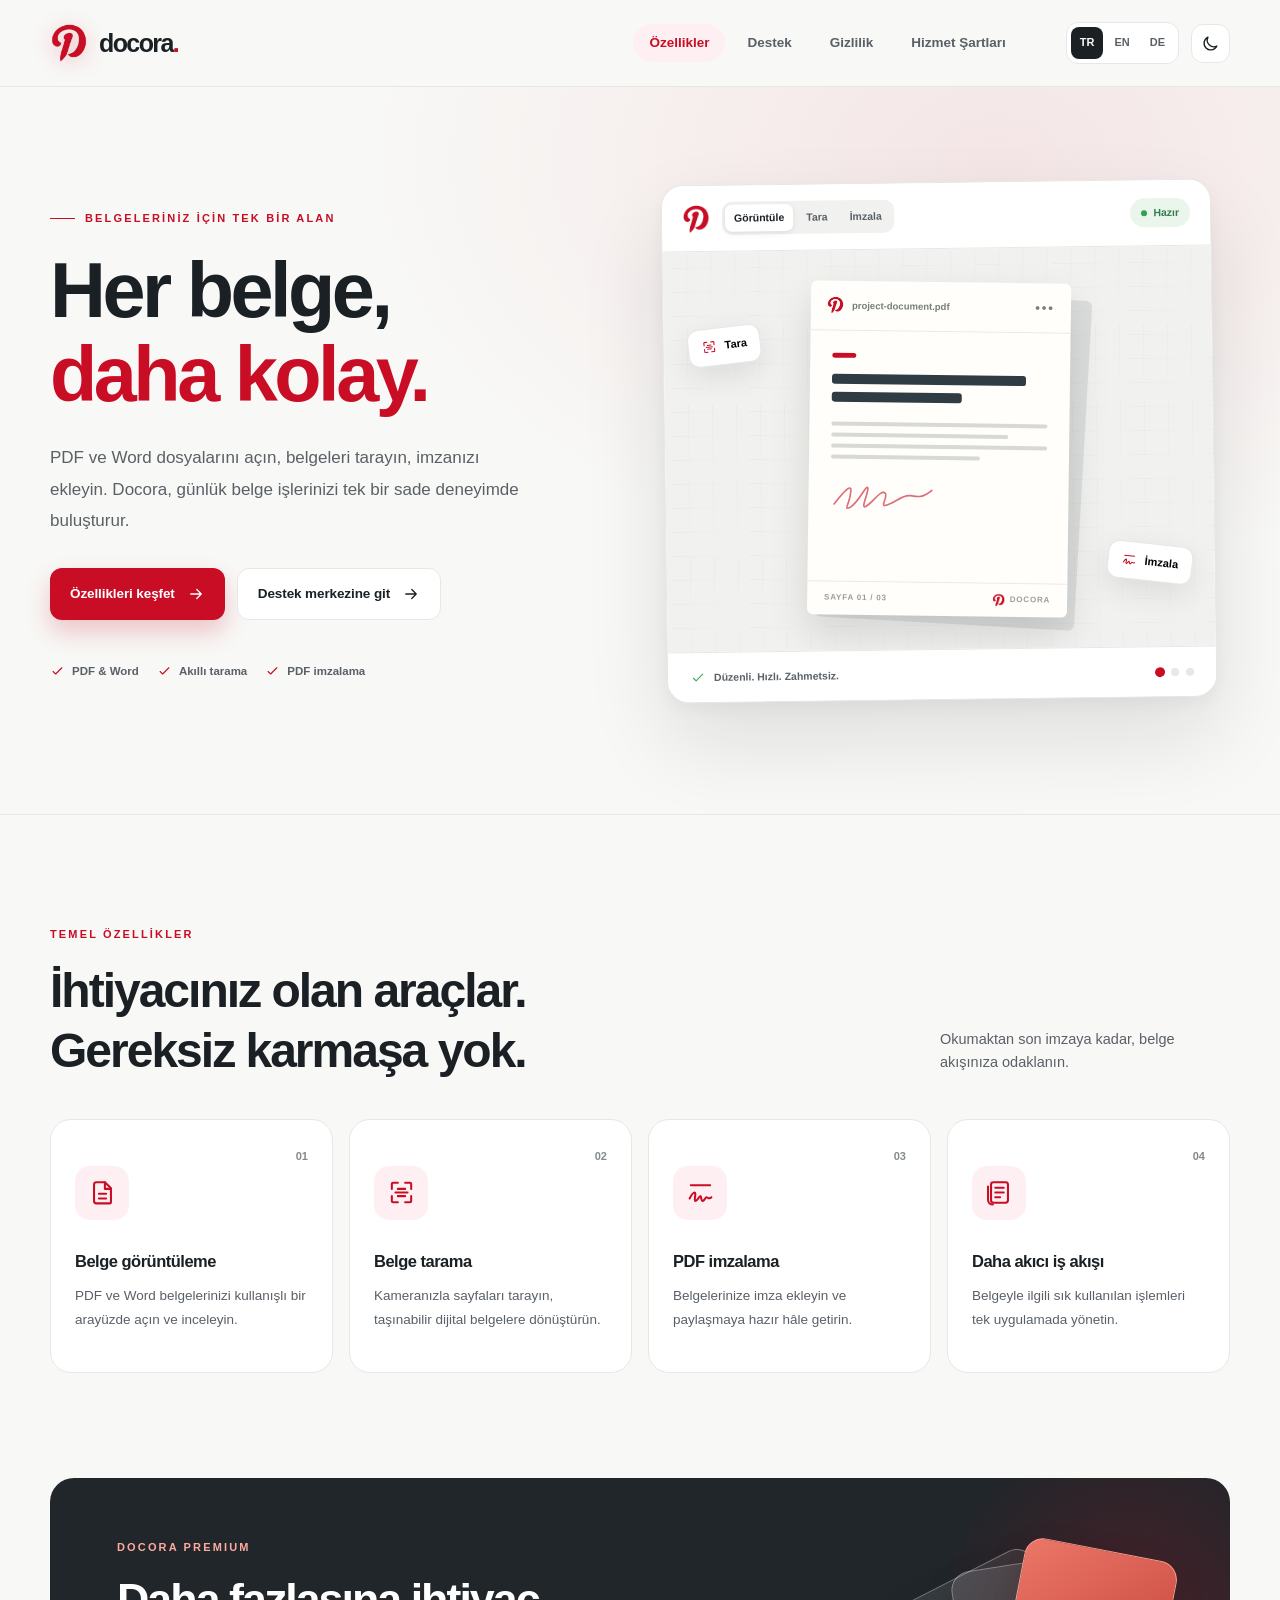
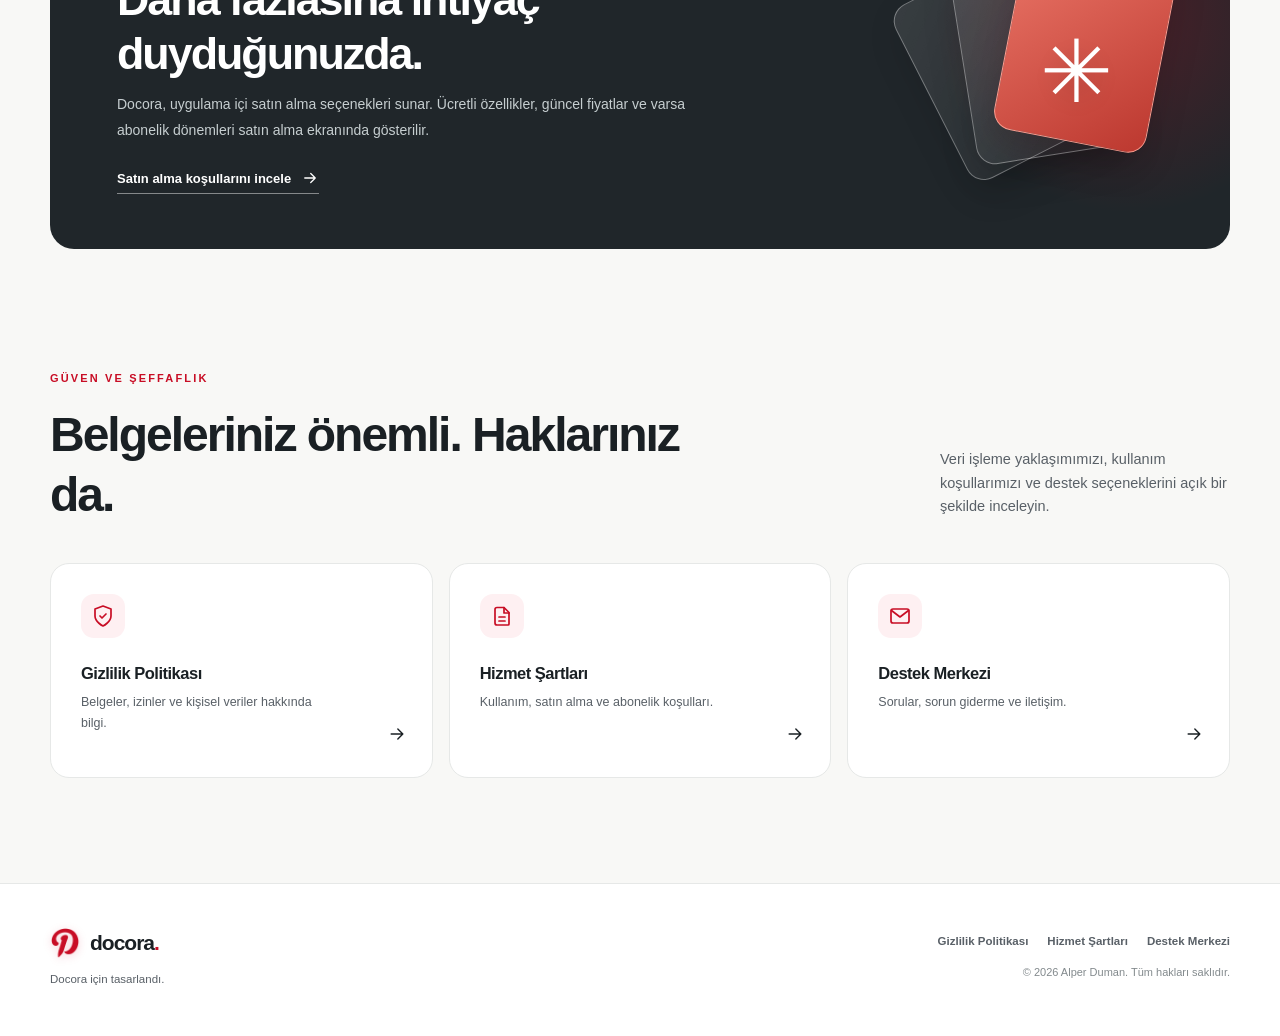
==== commit d5f83c1b: "fix(ui): eliminate header nav border, enable infinite mockup loop, correct email and clarify consume" ====
--- a/index.html
+++ b/index.html
@@ -33,7 +33,7 @@
 <body data-page="home">
 <div id="app">
   <a class="skip-link" href="#main-content">İçeriğe geç</a>
-  <header class="site-header"><div class="container header-inner"><a class="brand" href="index.html"><img src="assets/logo.png" alt="Docora Logo" class="brand-logo" width="38" height="38" fetchpriority="high" decoding="async"><span>docora<span class="brand-dot">.</span></span></a><nav id="primary-nav" class="site-nav" aria-label="Menü" popover="auto"><a aria-current="page" href="index.html#features">Özellikler</a><a href="support.html">Destek</a><a href="privacy.html">Gizlilik</a><a href="terms.html">Hizmet Şartları</a></nav><div class="header-actions"><button type="button" class="icon-button menu-toggle" aria-label="Menü" aria-expanded="false" popovertarget="primary-nav" popovertargetaction="toggle" aria-controls="primary-nav"><svg width="22" height="22" viewBox="0 0 24 24" fill="none" stroke="currentColor" stroke-width="1.7" stroke-linecap="round" stroke-linejoin="round" aria-hidden="true"><path d="M4 7h16M4 12h16M4 17h16"/></svg></button></div></div></header>
+  <header class="site-header"><div class="container header-inner"><a class="brand" href="index.html"><img src="assets/logo.png" alt="Docora Logo" class="brand-logo" width="38" height="38" fetchpriority="high" decoding="async"><span>docora<span class="brand-dot">.</span></span></a><nav id="primary-nav" class="site-nav" aria-label="Menü"><a aria-current="page" href="index.html#features">Özellikler</a><a href="support.html">Destek</a><a href="privacy.html">Gizlilik</a><a href="terms.html">Hizmet Şartları</a></nav><div class="header-actions"><button type="button" class="icon-button menu-toggle" aria-label="Menü" aria-expanded="false" popovertarget="primary-nav" popovertargetaction="toggle" aria-controls="primary-nav"><svg width="22" height="22" viewBox="0 0 24 24" fill="none" stroke="currentColor" stroke-width="1.7" stroke-linecap="round" stroke-linejoin="round" aria-hidden="true"><path d="M4 7h16M4 12h16M4 17h16"/></svg></button></div></div></header>
   <main id="main-content"><section class="hero"><div class="container hero-grid"><div class="hero-copy"><span class="eyebrow">BELGELERİNİZ İÇİN TEK BİR ALAN</span><h1>Her belge,<br><em>daha kolay.</em></h1><p class="hero-description">PDF ve Word dosyalarını açın, belgeleri tarayın, imzanızı ekleyin. Docora, günlük belge işlerinizi tek bir sade deneyimde buluşturur.</p><div class="hero-actions"><a class="button button-primary" href="#features">Özellikleri keşfet</a><a class="button button-ghost" href="support.html">Destek merkezine git</a></div></div><div class="hero-visual"><div class="workspace" aria-hidden="true"><div class="workspace-top"><span class="workspace-mini-logo"><img src="assets/logo.png" alt="Docora Logo" class="brand-logo" width="28" height="28"></span><span class="workspace-label">DOCORA / ÇALIŞMA ALANI</span><span class="status-pill"><i></i>Hazır</span></div><div class="workspace-canvas"><div class="floating-chip chip-scan"><span>SCAN</span></div><div class="paper-shadow"></div><div class="paper"><div class="paper-header"><img src="assets/logo.png" class="paper-doc-logo" alt="" width="16" height="16"><span>project-document.pdf</span><span class="paper-menu">•••</span></div><div class="paper-main"><div class="paper-accent"></div><div class="paper-title-line"></div><div class="paper-title-line short"></div><div class="paper-lines"><i></i><i></i><i></i><i></i></div><div class="paper-signature"></div></div><div class="paper-footer"><span>SAYFA 01 / 03</span><span class="paper-footer-brand"><img src="assets/logo.png" alt="" width="13" height="13"> DOCORA</span></div></div><div class="floating-chip chip-sign"><span>PDF</span></div></div><div class="workspace-bottom"><span>Düzenli. Hızlı. Zahmetsiz.</span><div class="workspace-dots"><i></i><i></i><i></i></div></div></div></div></div></section><section class="section features-section" id="features"><div class="container"><h2>İhtiyacınız olan araçlar. Gereksiz karmaşa yok.</h2><div class="feature-grid"><article class="feature-card"><h3>Belge görüntüleme</h3><p>PDF ve Word belgelerinizi kullanışlı bir arayüzde açın ve inceleyin.</p></article><article class="feature-card"><h3>Belge tarama</h3><p>Kameranızla sayfaları tarayın, taşınabilir dijital belgelere dönüştürün.</p></article><article class="feature-card"><h3>PDF imzalama</h3><p>Belgelerinize imza ekleyin ve paylaşmaya hazır hâle getirin.</p></article><article class="feature-card"><h3>Daha akıcı iş akışı</h3><p>Belgeyle ilgili sık kullanılan işlemleri tek uygulamada yönetin.</p></article></div></div></section><section class="section"><div class="container"><h2>Belgeleriniz önemli. Haklarınız da.</h2><div class="legal-grid"><a class="legal-card" href="privacy.html"><h3>Gizlilik Politikası</h3></a><a class="legal-card" href="terms.html"><h3>Hizmet Şartları</h3></a><a class="legal-card" href="support.html"><h3>Destek Merkezi</h3></a></div></div></section></main>
   <footer class="site-footer"><div class="container footer-inner"><div class="footer-brand"><a href="index.html" class="footer-brand-name"><img src="assets/logo.png" alt="Docora Logo" class="brand-logo" width="30" height="30"><strong>docora<span class="brand-dot">.</span></strong></a><span>Docora için tasarlandı.</span></div><div class="footer-right"><div class="footer-links"><a href="privacy.html">Gizlilik</a><a href="terms.html">Hizmet Şartları</a><a href="support.html">Destek</a></div><span class="copyright">© 2026 Alper Duman. Tüm hakları saklıdır.</span></div></div></footer>
 </div>
--- a/assets/style.css
+++ b/assets/style.css
@@ -161,36 +161,45 @@
 }
 
 .site-nav {
-  display: flex;
-  align-items: center;
-  gap: 28px;
+  position: static;
+  display: flex;
+  align-items: center;
+  gap: 6px;
   margin-left: auto;
+  margin-right: 8px;
   white-space: nowrap;
+  border: none !important;
+  outline: none !important;
+  background: transparent !important;
+  padding: 0 !important;
+  box-shadow: none !important;
 }
 
 .site-nav a {
   color: var(--subtle);
   font-size: 13.5px;
+  font-weight: 600;
+  padding: 8px 16px;
+  border-radius: 99px;
+  position: relative;
+  transition: color 0.18s ease, background-color 0.18s ease;
+  text-decoration: none;
+}
+
+.site-nav a:hover {
+  color: var(--text);
+  background: var(--surface-2);
+}
+
+.site-nav a[aria-current="page"] {
+  color: var(--red);
+  background: var(--red-light);
   font-weight: 700;
-  padding-block: 6px;
-  position: relative;
-  transition: color 0.2s ease;
-}
-
-.site-nav a:hover,
-.site-nav a[aria-current="page"] {
-  color: var(--text);
-}
-
-.site-nav a[aria-current="page"]::after {
-  content: "";
-  position: absolute;
-  bottom: -2px;
-  left: 0;
-  width: 100%;
-  height: 2px;
-  background: var(--red);
-  border-radius: 2px;
+}
+
+.site-nav a:focus-visible {
+  outline: 2px solid var(--red);
+  outline-offset: 2px;
 }
 
 .header-actions {
@@ -601,17 +610,21 @@
   gap: 4px;
 }
 
-.cert-pill {
+.signed-tag {
   display: inline-flex;
   align-items: center;
-  gap: 4px;
-  font-size: 8px;
+  gap: 5px;
+  font-size: 9.5px;
   font-weight: 800;
   color: #1b8743;
   background: #eaf8ee;
-  padding: 3px 7px;
+  padding: 3px 8px;
   border-radius: 99px;
   border: 1px solid #c8ebd2;
+}
+
+.signed-tag svg {
+  color: #1b8743;
 }
 
 /* Scanner Screen Viewfinder & Laser */
@@ -700,14 +713,15 @@
   color: var(--red);
 }
 
+.chip-left,
 .chip-scan {
   top: 75px;
-  left: 28px;
+  left: 24px;
   transform: rotate(-6deg);
 }
 
 .chip-sign {
-  right: 24px;
+  right: 22px;
   bottom: 65px;
   transform: rotate(7deg);
 }
@@ -736,7 +750,29 @@
 
 .workspace-dots {
   display: flex;
-  gap: 6px;
+  align-items: center;
+  gap: 7px;
+}
+
+.dot-btn {
+  width: 8px;
+  height: 8px;
+  padding: 0;
+  border: 0;
+  border-radius: 100%;
+  background: var(--line);
+  cursor: pointer;
+  transition: background-color 0.18s ease, transform 0.18s ease;
+}
+
+.dot-btn:hover {
+  transform: scale(1.35);
+  background: var(--muted);
+}
+
+.dot-btn.active {
+  background: var(--red);
+  transform: scale(1.25);
 }
 
 .workspace-dots i {
